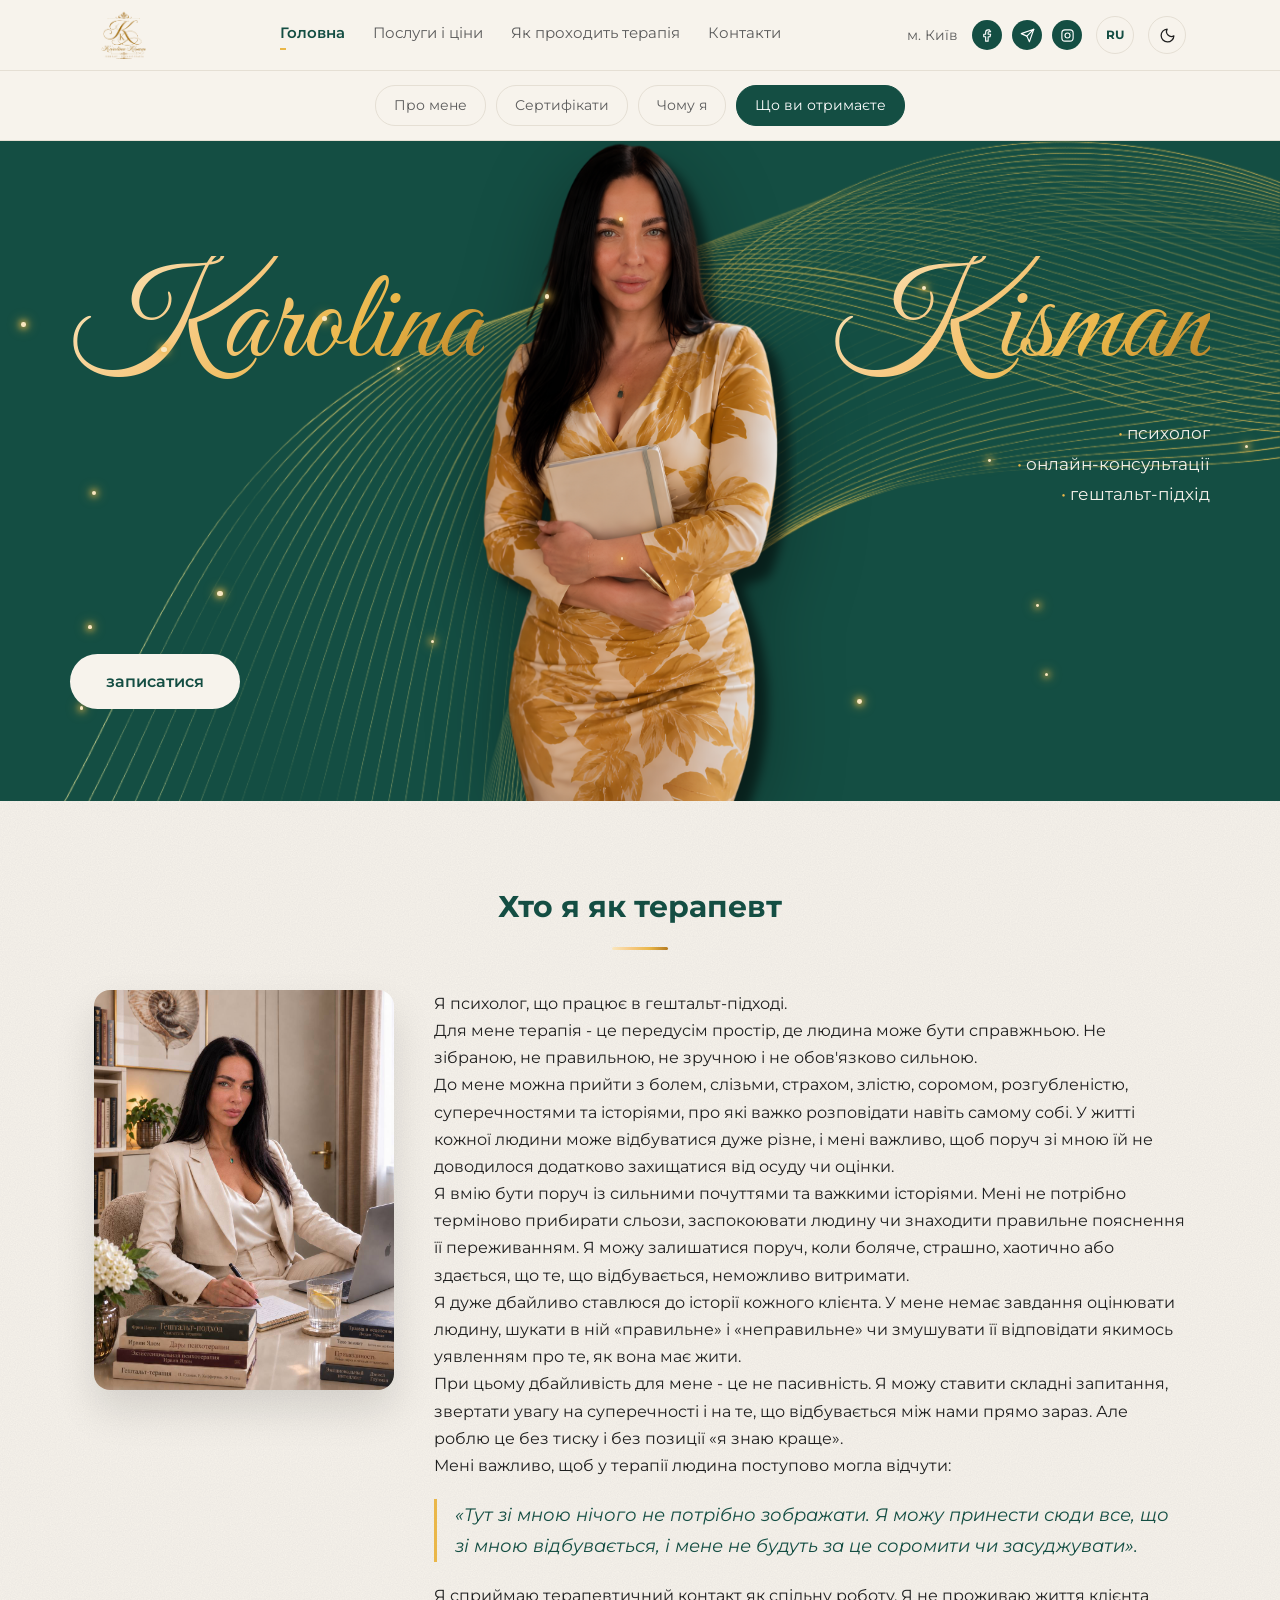
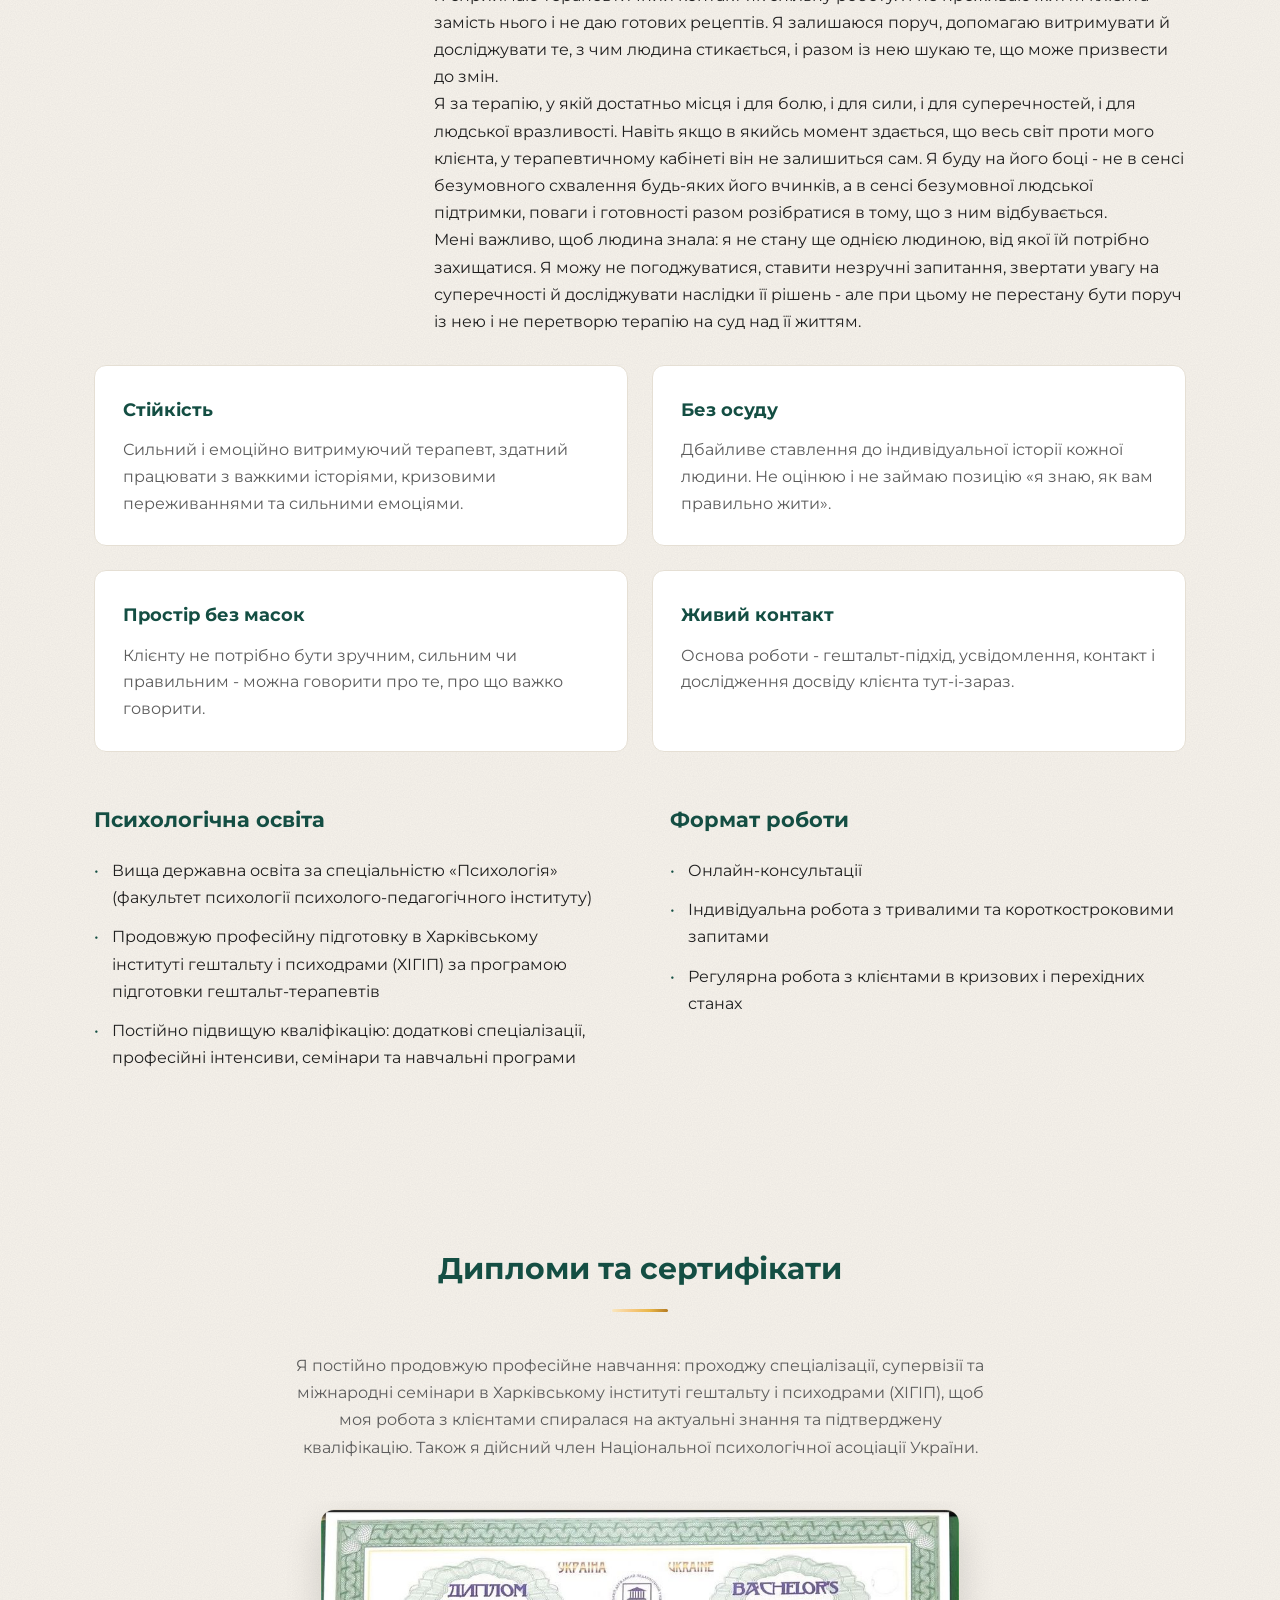
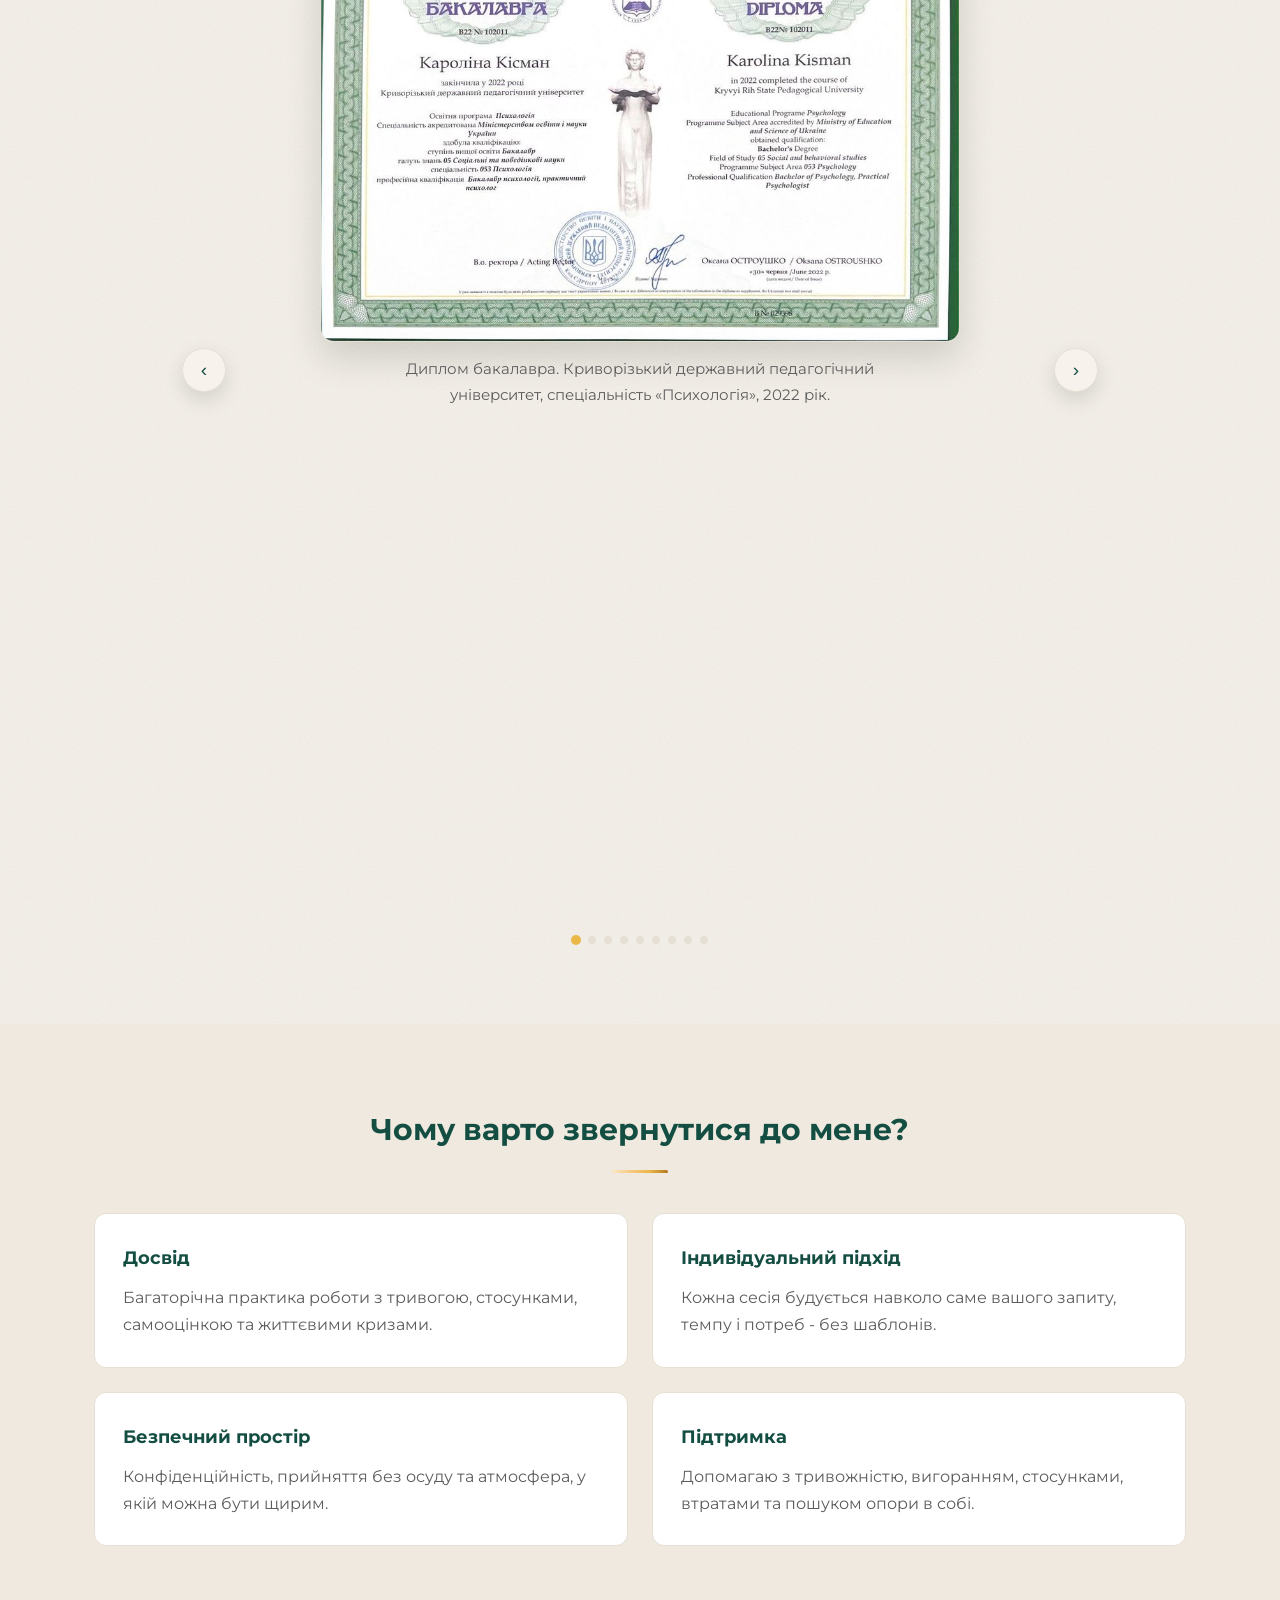
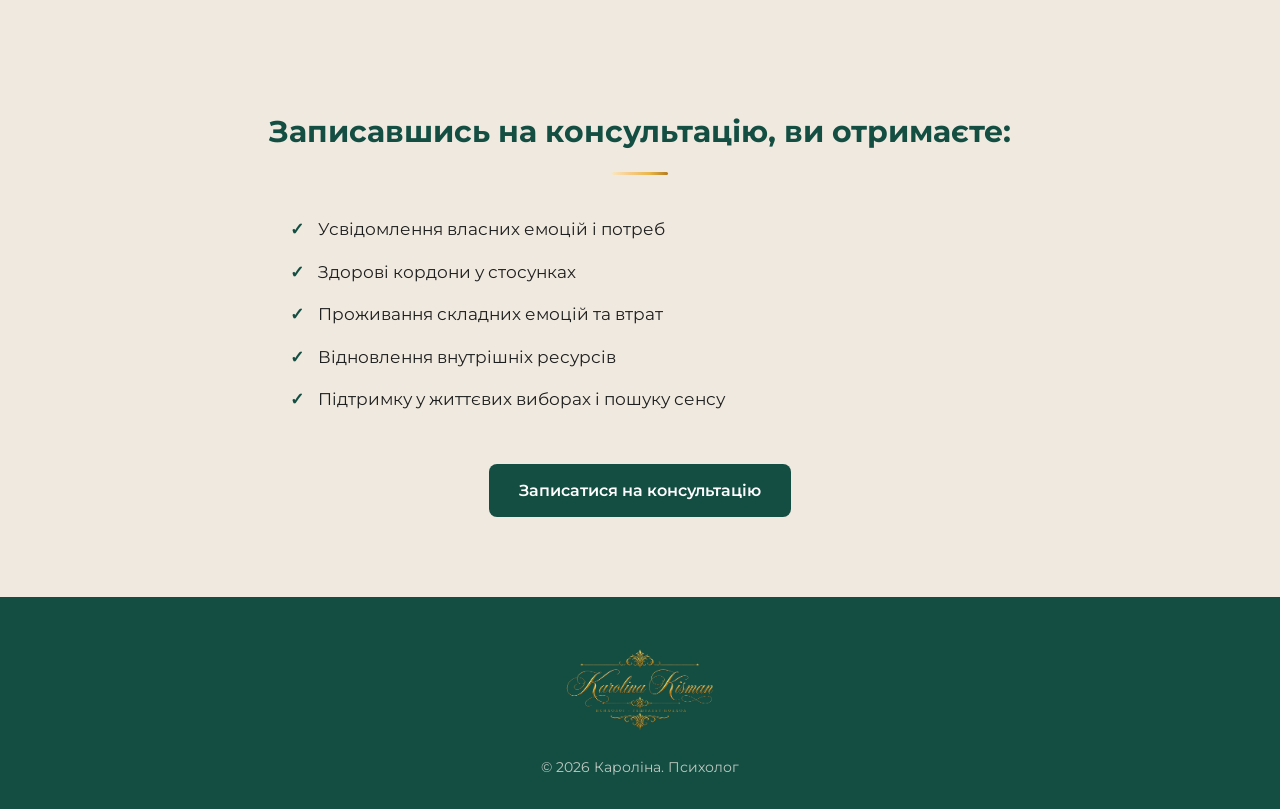
==== uk/index.html @ ac13793e "Add files via upload" ====
<!DOCTYPE html>
<html lang="uk">
<head>
  <meta charset="UTF-8">
  <meta name="viewport" content="width=device-width, initial-scale=1.0">
  <title>Кароліна Кісман - психолог онлайн, гештальт-підхід</title>
  <link rel="icon" type="image/png" href="../images/favicon/favicon.png">
  <meta name="description" content="Кароліна Кісман - психолог, що працює в гештальт-підході. Онлайн-консультації: тривога, стосунки, самооцінка, життєві кризи, вигорання.">
  <link rel="canonical" href="https://dmutro1985.github.io/demo/uk/index.html">
  <link rel="alternate" hreflang="uk" href="https://dmutro1985.github.io/demo/uk/index.html">
  <link rel="alternate" hreflang="ru" href="https://dmutro1985.github.io/demo/index.html">
  <link rel="alternate" hreflang="x-default" href="https://dmutro1985.github.io/demo/uk/index.html">

  <meta property="og:type" content="website">
  <meta property="og:site_name" content="Karolina Kisman">
  <meta property="og:locale" content="uk_UA">
  <meta property="og:title" content="Кароліна Кісман - психолог онлайн, гештальт-підхід">
  <meta property="og:description" content="Кароліна Кісман - психолог, що працює в гештальт-підході. Онлайн-консультації: тривога, стосунки, самооцінка, життєві кризи, вигорання.">
  <meta property="og:url" content="https://dmutro1985.github.io/demo/uk/index.html">
  <meta property="og:image" content="https://dmutro1985.github.io/demo/images/og/og-image.jpg">
  <meta property="og:image:width" content="1200">
  <meta property="og:image:height" content="630">

  <meta name="twitter:card" content="summary_large_image">
  <meta name="twitter:title" content="Кароліна Кісман - психолог онлайн, гештальт-підхід">
  <meta name="twitter:description" content="Кароліна Кісман - психолог, що працює в гештальт-підході. Онлайн-консультації: тривога, стосунки, самооцінка, життєві кризи, вигорання.">
  <meta name="twitter:image" content="https://dmutro1985.github.io/demo/images/og/og-image.jpg">

  <link rel="stylesheet" href="../css/style.css?v=4">
  <link href="https://fonts.googleapis.com/css2?family=Cormorant+Garamond:wght@600;700&family=Great+Vibes&family=Montserrat:wght@400;500;600;700&display=swap" rel="stylesheet">
</head>
<body>

  <!-- ===================== ШАПКА ===================== -->
  <header class="header">
    <div class="container header-inner">

      <!-- Логотип -->
      <a href="index.html" class="logo">
        <img src="../images/logo/logo-monogram.png" alt="Karolina Kisman" class="logo-img">
      </a>

      <!-- Меню -->
      <nav class="nav">
        <a href="index.html" class="active">Головна</a>
        <a href="prices.html">Послуги і ціни</a>
        <a href="process.html">Як проходить терапія</a>
        <a href="contact.html">Контакти</a>
      </nav>

      <!-- Права частина -->
      <div class="header-right">
        <span class="city">м. Київ</span>

        <div class="socials">
          <a href="https://www.facebook.com/share/19Vi9SaQKb/" title="Facebook" class="social-icon" target="_blank" rel="noopener"><svg viewBox="0 0 24 24" fill="none" stroke="currentColor" stroke-width="1.8" stroke-linecap="round" stroke-linejoin="round"><path d="M15 3h-2a4 4 0 0 0-4 4v3H6v4h3v7h4v-7h3l1-4h-4V7a1 1 0 0 1 1-1h3z"/></svg></a>
          <a href="https://t.me/Karolina_Kisman" title="Telegram" target="_blank" rel="noopener" class="social-icon"><svg viewBox="0 0 24 24" fill="none" stroke="currentColor" stroke-width="1.8" stroke-linecap="round" stroke-linejoin="round"><path d="M22 2 11 13"/><path d="M22 2 15 22 11 13 2 9Z"/></svg></a>
          <a href="https://www.instagram.com/karolina_kisman/" title="Instagram" class="social-icon" target="_blank" rel="noopener"><svg viewBox="0 0 24 24" fill="none" stroke="currentColor" stroke-width="1.8" stroke-linecap="round" stroke-linejoin="round"><rect x="3" y="3" width="18" height="18" rx="5"/><circle cx="12" cy="12" r="4"/><circle cx="17.3" cy="6.7" r="0.6" fill="currentColor" stroke="none"/></svg></a>
        </div>

        <!-- Перемикач мови -->
        <a href="../index.html" class="lang-switch" title="Переключить на русский">RU</a>

        <!-- Кнопка темної теми -->
        <button class="theme-btn" id="theme-toggle" aria-label="Змінити тему"><svg viewBox="0 0 24 24" fill="none" stroke="currentColor" stroke-width="1.8" stroke-linecap="round" stroke-linejoin="round"><path d="M21 12.5A9 9 0 1 1 11.5 3a7 7 0 0 0 9.5 9.5Z"/></svg></button>
      </div>

      <!-- Кнопка мобільного меню -->
      <button class="menu-btn" aria-label="Меню">
        <span></span>
        <span></span>
        <span></span>
      </button>

    </div>
  </header>

  <!-- ===================== ШВИДКА НАВІГАЦІЯ ПО РОЗДІЛАХ ===================== -->
  <nav class="section-nav" id="section-nav">
    <a href="#therapist">Про мене</a>
    <a href="#certificates">Сертифікати</a>
    <a href="#why">Чому я</a>
    <a href="#benefits">Що ви отримаєте</a>
  </nav>

  <!-- ===================== ГОЛОВНИЙ ЕКРАН ===================== -->
  <section class="hero-main" id="about">
  <!-- Золоті хвилі -->
  <img src="../images/decor/waves-gold.png" alt="" class="hero-waves" aria-hidden="true">

  <div class="container hero-main-grid">
    

      <!-- Ліва частина: ім'я -->
      <div class="hero-left">
        <h1 class="hero-name hero-name-karolina">Karolina</h1>
      </div>

      <!-- Центр: фото -->
      <div class="hero-photo">
        <img src="../images/photos/karolina-cutout.png" alt="Karolina Kisman" class="hero-cutout-img">
      </div>

      <!-- Права частина: прізвище + список -->
      <div class="hero-right">
        <h1 class="hero-name hero-name-kisman">Kisman</h1>
        <ul class="hero-list">
          <li>психолог</li>
          <li>онлайн-консультації</li>
          <li>гештальт-підхід</li>
        </ul>
        <a href="contact.html" class="btn-light">записатися</a>
      </div>

    </div>
  </section>

  <!-- ===================== ХТО Я ЯК ТЕРАПЕВТ ===================== -->
  <section class="section" id="therapist">
    <div class="container">
      <h2 class="section-title">Хто я як терапевт</h2>

      <div class="bio-photo-row">
        <img src="../images/photos/karolina-office.jpg" alt="Karolina Kisman - психолог">
        <div class="text-block">
        <p>Я психолог, що працює в гештальт-підході.</p>
        <p>Для мене терапія - це передусім простір, де людина може бути справжньою. Не зібраною, не правильною, не зручною і не обов'язково сильною.</p>
        <p>До мене можна прийти з болем, слізьми, страхом, злістю, соромом, розгубленістю, суперечностями та історіями, про які важко розповідати навіть самому собі. У житті кожної людини може відбуватися дуже різне, і мені важливо, щоб поруч зі мною їй не доводилося додатково захищатися від осуду чи оцінки.</p>
        <p>Я вмію бути поруч із сильними почуттями та важкими історіями. Мені не потрібно терміново прибирати сльози, заспокоювати людину чи знаходити правильне пояснення її переживанням. Я можу залишатися поруч, коли боляче, страшно, хаотично або здається, що те, що відбувається, неможливо витримати.</p>
        <p>Я дуже дбайливо ставлюся до історії кожного клієнта. У мене немає завдання оцінювати людину, шукати в ній «правильне» і «неправильне» чи змушувати її відповідати якимось уявленням про те, як вона має жити.</p>
        <p>При цьому дбайливість для мене - це не пасивність. Я можу ставити складні запитання, звертати увагу на суперечності і на те, що відбувається між нами прямо зараз. Але роблю це без тиску і без позиції «я знаю краще».</p>
        <p>Мені важливо, щоб у терапії людина поступово могла відчути:</p>
        <p class="highlight-quote">«Тут зі мною нічого не потрібно зображати. Я можу принести сюди все, що зі мною відбувається, і мене не будуть за це соромити чи засуджувати».</p>
        <p>Я сприймаю терапевтичний контакт як спільну роботу. Я не проживаю життя клієнта замість нього і не даю готових рецептів. Я залишаюся поруч, допомагаю витримувати й досліджувати те, з чим людина стикається, і разом із нею шукаю те, що може призвести до змін.</p>
        <p>Я за терапію, у якій достатньо місця і для болю, і для сили, і для суперечностей, і для людської вразливості. Навіть якщо в якийсь момент здається, що весь світ проти мого клієнта, у терапевтичному кабінеті він не залишиться сам. Я буду на його боці - не в сенсі безумовного схвалення будь-яких його вчинків, а в сенсі безумовної людської підтримки, поваги і готовності разом розібратися в тому, що з ним відбувається.</p>
        <p>Мені важливо, щоб людина знала: я не стану ще однією людиною, від якої їй потрібно захищатися. Я можу не погоджуватися, ставити незручні запитання, звертати увагу на суперечності й досліджувати наслідки її рішень - але при цьому не перестану бути поруч із нею і не перетворю терапію на суд над її життям.</p>
        </div>
      </div>

      <div class="cards-grid">
        <div class="card">
          <h4>Стійкість</h4>
          <p>Сильний і емоційно витримуючий терапевт, здатний працювати з важкими історіями, кризовими переживаннями та сильними емоціями.</p>
        </div>
        <div class="card">
          <h4>Без осуду</h4>
          <p>Дбайливе ставлення до індивідуальної історії кожної людини. Не оцінюю і не займаю позицію «я знаю, як вам правильно жити».</p>
        </div>
        <div class="card">
          <h4>Простір без масок</h4>
          <p>Клієнту не потрібно бути зручним, сильним чи правильним - можна говорити про те, про що важко говорити.</p>
        </div>
        <div class="card">
          <h4>Живий контакт</h4>
          <p>Основа роботи - гештальт-підхід, усвідомлення, контакт і дослідження досвіду клієнта тут-і-зараз.</p>
        </div>
      </div>

      <div class="two-columns" style="margin-top: 50px;">
        <div>
          <h3>Психологічна освіта</h3>
          <ul class="info-list">
            <li>Вища державна освіта за спеціальністю «Психологія» (факультет психології психолого-педагогічного інституту)</li>
            <li>Продовжую професійну підготовку в Харківському інституті гештальту і психодрами (ХІГІП) за програмою підготовки гештальт-терапевтів</li>
            <li>Постійно підвищую кваліфікацію: додаткові спеціалізації, професійні інтенсиви, семінари та навчальні програми</li>
          </ul>
        </div>
        <div>
          <h3>Формат роботи</h3>
          <ul class="info-list">
            <li>Онлайн-консультації</li>
            <li>Індивідуальна робота з тривалими та короткостроковими запитами</li>
            <li>Регулярна робота з клієнтами в кризових і перехідних станах</li>
          </ul>
        </div>
      </div>
    </div>
  </section>

  <!-- ===================== ДИПЛОМИ ТА СЕРТИФІКАТИ ===================== -->
  <section class="section" id="certificates">
    <div class="container">
      <h2 class="section-title">Дипломи та сертифікати</h2>
      <p class="center-note" style="max-width: 700px; margin: 0 auto 10px;">
        Я постійно продовжую професійне навчання: проходжу спеціалізації, супервізії та міжнародні семінари в Харківському інституті гештальту і психодрами (ХІГІП), щоб моя робота з клієнтами спиралася на актуальні знання та підтверджену кваліфікацію. Також я дійсний член Національної психологічної асоціації України.
      </p>

      <div class="certs-slider-wrap">
        <button class="certs-slider-arrow prev" aria-label="Попередній">‹</button>
        <button class="certs-slider-arrow next" aria-label="Наступний">›</button>

        <div class="certs-slider">
          <div class="cert-slide">
            <img src="../images/certificates/diploma-bachelor.jpg" alt="Диплом бакалавра психології">
            <p>Диплом бакалавра. Криворізький державний педагогічний університет, спеціальність «Психологія», 2022 рік.</p>
          </div>
          <div class="cert-slide">
            <img src="../images/certificates/cert-intro-gestalt.jpg" alt="Сертифікат «Введення у гештальт-терапію»">
            <p>«Введення у гештальт-терапію / Гештальт-консультування. Контакт з собою та іншими» - освітня програма першого ступеня, 152 навчальні години, ХІГІП, 2022–2023.</p>
          </div>
          <div class="cert-slide">
            <img src="../images/certificates/cert-trauma-work.jpg" alt="Сертифікат «Робота з травмою»">
            <p>«Робота з травмою і не тільки» - спеціалізація, 200 навчальних годин, ХІГІП, 2024–2025.</p>
          </div>
          <div class="cert-slide">
            <img src="../images/certificates/cert-codependency.jpg" alt="Сертифікат «Робота з темою співзалежності»">
            <p>«Робота з темою співзалежності у гештальт-підході» - спеціалізація, 200 навчальних годин (6,7 кредита ЄКТС), ХІГІП, 2024–2026.</p>
          </div>
          <div class="cert-slide">
            <img src="../images/certificates/cert-dissociation.jpg" alt="Сертифікат «Дисоціація, пов'язана з травмою»">
            <p>Міжнародний триденний семінар «Дисоціація, пов'язана з травмою», 30 навчальних годин (1 кредит ЄКТС), ХІГІП, лютий 2026.</p>
          </div>
          <div class="cert-slide">
            <img src="../images/certificates/cert-conference.jpg" alt="Сертифікат участі в міжнародній конференції">
            <p>17-та міжнародна науково-практична конференція «Мистецтво Гештальта і Психодрами. Відносини через вибори і сенси», 20 годин, ХІГІП, жовтень 2025.</p>
          </div>
          <div class="cert-slide">
            <img src="../images/certificates/supervision-2025.jpg" alt="Довідка про проходження супервізії 2025">
            <p>Довідка про проходження групової супервізії: 24 години + 3 години показу роботи під супервізією, вересень 2024 - травень 2025, ХІГІП.</p>
          </div>
          <div class="cert-slide">
            <img src="../images/certificates/supervision-2026.jpg" alt="Довідка про проходження супервізії 2026">
            <p>Довідка про проходження групової супервізії: 26 годин + 1 година показу роботи під супервізією, вересень 2025 - травень 2026, ХІГІП.</p>
          </div>
          <div class="cert-slide">
            <img src="../images/certificates/cert-membership-npa.jpg" alt="Посвідчення про членство в Національній психологічній асоціації України">
            <p>Дійсний член ГС «Національна психологічна асоціація» (Україна, член EFPA, Mental Health Europe та International Union of Psychological Science), 2026.</p>
            <a href="https://npa-ua.org/register/kisman-karolina-anatoliivna-5534/" target="_blank" rel="noopener" class="verify-badge">
              <svg viewBox="0 0 24 24" fill="none" stroke="currentColor" stroke-width="2.5" stroke-linecap="round" stroke-linejoin="round"><path d="M20 6L9 17l-5-5"/></svg>
              Перевірити в реєстрі
            </a>
          </div>
        </div>

        <div class="certs-dots"></div>
      </div>
    </div>
  </section>

  <!-- ===================== ЧОМУ ВАРТО ЗВЕРНУТИСЯ ===================== -->
  <section class="section section-alt" id="why">
    <div class="container">
      <h2 class="section-title">Чому варто звернутися до мене?</h2>

      <div class="cards-grid">
        <div class="card">
          <h4>Досвід</h4>
          <p>Багаторічна практика роботи з тривогою, стосунками, самооцінкою та життєвими кризами.</p>
        </div>
        <div class="card">
          <h4>Індивідуальний підхід</h4>
          <p>Кожна сесія будується навколо саме вашого запиту, темпу і потреб - без шаблонів.</p>
        </div>
        <div class="card">
          <h4>Безпечний простір</h4>
          <p>Конфіденційність, прийняття без осуду та атмосфера, у якій можна бути щирим.</p>
        </div>
        <div class="card">
          <h4>Підтримка</h4>
          <p>Допомагаю з тривожністю, вигоранням, стосунками, втратами та пошуком опори в собі.</p>
        </div>
      </div>
    </div>
  </section>

  <!-- ===================== ЩО ВИ ОТРИМАЄТЕ ===================== -->
  <section class="section section-alt" id="benefits">
    <div class="container">
      <h2 class="section-title">Записавшись на консультацію, ви отримаєте:</h2>

      <ul class="benefits-list">
        <li>Усвідомлення власних емоцій і потреб</li>
        <li>Здорові кордони у стосунках</li>
        <li>Проживання складних емоцій та втрат</li>
        <li>Відновлення внутрішніх ресурсів</li>
        <li>Підтримку у життєвих виборах і пошуку сенсу</li>
      </ul>

      <div style="text-align:center; margin-top: 30px;">
        <a href="contact.html" class="btn">Записатися на консультацію</a>
      </div>
    </div>
  </section>

  <!-- ===================== ПІДВАЛ ===================== -->
  <footer class="footer">
    <div class="container footer-inner">
      <img src="../images/logo/logo-full.png" alt="Karolina Kisman" class="footer-logo">
      <p>© 2026 Кароліна. Психолог</p>
    </div>
  </footer>

  
  <div id="floating-cta" class="floating-cta"><a href="contact.html">Записатися на консультацію <svg viewBox="0 0 24 24" width="18" height="18" fill="none" stroke="currentColor" stroke-width="2" stroke-linecap="round" stroke-linejoin="round"><path d="M5 12h14M13 6l6 6-6 6"/></svg></a></div>

  <button id="back-to-top" class="back-to-top" aria-label="Вгору" title="Вгору"><svg viewBox="0 0 24 24" fill="none" stroke="currentColor" stroke-width="2" stroke-linecap="round" stroke-linejoin="round"><path d="M12 19V5M5 12l7-7 7 7"/></svg></button>
  <script src="../js/main.js"></script>
</body>
</html>
---- css/style.css ----
/* ===== ЗМІННІ КОЛЬОРІВ ===== */
:root {
  /* Світла тема */
  --color-bg: #F7F3EC;
  --color-bg-muted: #EFE9DF;
  --color-bg-card: #FFFFFF;
  --color-hero: #144E43;
  --color-text: #1F1F1F;
  --color-text-secondary: #5C5C5C;
  --color-text-light: #F7F3EC;
  --color-accent: #144E43;
  --color-accent-hover: #0F3D34;
  --color-gold-light: #F9E7C0;
  --color-gold-soft: #F7CA84;
  --color-gold: #EAB749;
  --color-gold-dark: #B47A21;
  --color-border: #E5DFD4;
}

[data-theme="dark"] {
  /* Темна тема */
  --color-bg: #0F1A17;
  --color-bg-muted: #15221E;
  --color-bg-card: #1A2A25;
  --color-hero: #0C2E28;
  --color-text: #F7F3EC;
  --color-text-secondary: #B8C4BF;
  --color-text-light: #F7F3EC;
  --color-accent: #3D8F7A;
  --color-accent-hover: #4EAB92;
  --color-gold-light: #F9E7C0;
  --color-gold-soft: #F7CA84;
  --color-gold: #EAB749;
  --color-gold-dark: #B47A21;
  --color-border: #2A3B35;
}

/* ===== БАЗА ===== */
* {
  margin: 0;
  padding: 0;
  box-sizing: border-box;
}

html {
  scroll-behavior: smooth;
  overflow-x: hidden;
}

body {
  overflow-x: hidden;
}

body {
  font-family: 'Montserrat', sans-serif;
  background: var(--color-bg);
  color: var(--color-text);
  line-height: 1.7;
}

/* Плавна поява блоків при скролі */
.reveal {
  opacity: 0;
  transform: translateY(28px);
  transition: opacity 0.7s cubic-bezier(0.22, 1, 0.36, 1),
              transform 0.7s cubic-bezier(0.22, 1, 0.36, 1);
}

.reveal.is-visible {
  opacity: 1;
  transform: translateY(0);
}

@media (prefers-reduced-motion: reduce) {
  .reveal {
    opacity: 1;
    transform: none;
    transition: none;
  }
}

a {
  text-decoration: none;
  color: inherit;
}

.container {
  max-width: 1140px;
  margin: 0 auto;
  padding: 0 24px;
}

/* ===== ШАПКА ===== */
.header {
  position: sticky;
  top: 0;
  background: var(--color-bg);
  border-bottom: 1px solid var(--color-border);
  z-index: 100;
  transition: box-shadow 0.3s ease, background 0.3s ease;
}

.header.scrolled {
  box-shadow: 0 4px 20px rgba(0, 0, 0, 0.08);
}

.header-inner {
  display: flex;
  align-items: center;
  justify-content: space-between;
  height: 70px;
}

.logo {
  display: flex;
  align-items: center;
  gap: 8px;
  font-weight: 600;
  color: var(--color-accent);
  font-size: 1.15rem;
  transition: transform 0.25s ease;
}

.logo-img {
  height: 48px;
  width: auto;
  display: block;
}

.logo:hover {
  transform: translateY(-1px);
}

.logo-icon {
  display: inline-block;
  transition: transform 0.4s ease;
}

.logo:hover .logo-icon {
  transform: rotate(-12deg) scale(1.1);
}

.nav {
  display: flex;
  gap: 28px;
}

.nav a {
  position: relative;
  font-size: 0.95rem;
  color: var(--color-text-secondary);
  transition: color 0.25s ease;
  padding-bottom: 4px;
}

.nav a::after {
  content: "";
  position: absolute;
  left: 0;
  bottom: 0;
  width: 0;
  height: 2px;
  background: var(--color-gold);
  transition: width 0.3s cubic-bezier(0.22, 1, 0.36, 1);
}

.nav a:hover {
  color: var(--color-accent);
}

.nav a:hover::after {
  width: 100%;
}

.nav a.active::after {
  width: var(--scroll-pct, 8%);
  transition: width 0.15s ease-out;
  background: var(--color-gold);
}

.nav a.active {
  color: var(--color-accent);
  font-weight: 600;
}

.header-right {
  display: flex;
  align-items: center;
  gap: 14px;
}

.city {
  font-size: 0.9rem;
  color: var(--color-text-secondary);
}

.socials {
  display: flex;
  gap: 10px;
}

.socials a {
  width: 30px;
  height: 30px;
  border-radius: 50%;
  background: var(--color-accent);
  color: #fff;
  display: flex;
  align-items: center;
  justify-content: center;
  font-size: 0.75rem;
  transition: transform 0.25s cubic-bezier(0.34, 1.56, 0.64, 1), background 0.25s ease;
}

.socials a:hover {
  transform: translateY(-3px) scale(1.08);
  background: var(--color-accent-hover);
}

.theme-btn {
  background: none;
  border: 1px solid var(--color-border);
  width: 38px;
  height: 38px;
  border-radius: 50%;
  cursor: pointer;
  font-size: 1rem;
  display: flex;
  align-items: center;
  justify-content: center;
  transition: background 0.25s ease, transform 0.4s cubic-bezier(0.34, 1.56, 0.64, 1);
  color: var(--color-text);
}

.theme-btn:hover {
  background: var(--color-bg-muted);
  transform: rotate(20deg);
}

.menu-btn {
  display: none;
  flex-direction: column;
  gap: 5px;
  background: none;
  border: none;
  cursor: pointer;
  padding: 4px;
}

.menu-btn span {
  display: block;
  width: 22px;
  height: 2px;
  background: var(--color-text);
  transition: 0.3s;
}

/* ===== ЦИТАТА ===== */
.quote-section {
  padding: 50px 0;
  background: var(--color-hero);
}

.quote-wrapper {
  display: flex;
  gap: 20px;
  max-width: 820px;
  margin: 0 auto;
  align-items: flex-start;
}

.quote-mark {
  font-size: 5rem;
  color: var(--color-gold);
  opacity: 0.6;
  line-height: 0.8;
  font-family: Georgia, serif;
  display: inline-block;
  animation: quote-pulse 4s ease-in-out infinite;
}

@keyframes quote-pulse {
  0%, 100% { transform: scale(1); opacity: 0.6; }
  50% { transform: scale(1.08); opacity: 0.85; }
}

.quote-wrapper p {
  font-size: 1.15rem;
  margin-bottom: 8px;
  color: var(--color-text-light);
}

.quote-author {
  font-size: 0.95rem;
  color: var(--color-text-light);
  opacity: 0.7;
}

/* ===== ГОЛОВНИЙ ЕКРАН (смарагдовий) ===== */
.hero-main {
  background: var(--color-hero);
  padding: 0;
  color: var(--color-text-light);
  position: relative;
  overflow: hidden;
}
/* ===== Золоті хвилі ===== */
.hero-waves {
  position: absolute !important;
  left: 0 !important;
  top: -15% !important;
  width: 100% !important;
  height: 130% !important;
  will-change: transform;

  max-width: none !important;
  max-height: none !important;

  z-index: 1 !important;
  opacity: 1 !important;
  mix-blend-mode: screen !important;
  pointer-events: none !important;

  object-fit: cover !important;
}

@media (max-width: 900px) {
  .hero-waves {
    left: 0 !important;
    top: -15% !important;
    width: 100% !important;
    height: 130% !important;

    max-width: none !important;
    max-height: none !important;

    object-fit: cover !important;
    opacity: 1 !important;
  }
}

.hero-main-grid {
  display: grid;
  grid-template-columns: 1fr auto 1fr;
  position: relative;
  min-height: 660px;
}

/* Фото на весь зріст, "плаваюче" по центру, перекриває текст */
.hero-photo {
  position: absolute;
  left: 50%;
  bottom: 0;
  transform: translateX(-50%);
  height: 100%;
  display: flex;
  align-items: flex-end;
  z-index: 2;
  pointer-events: none;
}

.hero-cutout-img {
  height: 100%;
  max-height: 660px;
  width: auto;
  object-fit: contain;
  display: block;
  filter: drop-shadow(0 20px 40px rgba(0, 0, 0, 0.35));
}

.hero-name {
  font-family: 'Great Vibes', cursive;
  font-size: clamp(5rem, 10vw, 8.5rem);
  font-weight: 400;
  line-height: 1.1;
  margin: 0;
  background: linear-gradient(135deg, var(--color-gold-light), var(--color-gold-soft), var(--color-gold), var(--color-gold-dark));
  -webkit-background-clip: text;
  background-clip: text;
  color: transparent;
}

.hero-name-karolina {
  position: absolute;
  left: 0;
  top: 28%;
  transform: translateY(-50%);
  z-index: 1;
}

.hero-name-kisman {
  position: absolute;
  right: 0;
  top: 28%;
  transform: translateY(-50%);
  z-index: 1;
  text-align: right;
}

.hero-left {
  text-align: left;
}

.hero-right {
  text-align: right;
}

.hero-list {
  position: absolute;
  right: 0;
  top: 42%;
  z-index: 3;
  list-style: none;
  color: var(--color-text-light);
  font-size: 1.05rem;
  line-height: 1.8;
  display: flex;
  flex-direction: column;
  align-items: flex-end;
}

.hero-list li {
  padding-left: 0;
}

.hero-list li::before {
  content: "• ";
  color: var(--color-gold);
}

.photo-circle {
  width: 320px;
  height: 320px;
  border-radius: 50%;
  background: #0F3D34;
  overflow: hidden;
  border: 3px solid var(--color-gold-soft);
  transition: transform 0.4s cubic-bezier(0.22, 1, 0.36, 1),
              box-shadow 0.4s ease;
}

.photo-circle:hover {
  transform: scale(1.03);
  box-shadow: 0 0 0 8px rgba(234, 183, 73, 0.15);
}

.photo-circle img {
  width: 100%;
  height: 100%;
  object-fit: cover;
  transition: transform 0.5s ease;
}

.photo-circle:hover img {
  transform: scale(1.08);
}

/* Світла кнопка на темному фоні */
.btn-light {
  position: absolute;
  left: 0;
  bottom: 14%;
  z-index: 3;
  display: block;
  width: fit-content;
  margin: 0;
  padding: 14px 36px;
  background: var(--color-bg);
  color: var(--color-accent);
  font-weight: 600;
  border-radius: 40px;
  transition: transform 0.3s cubic-bezier(0.34, 1.56, 0.64, 1),
              box-shadow 0.3s ease,
              background 0.3s ease;
}

.btn-light:hover {
  background: #fff;
  transform: translateY(-3px);
  box-shadow: 0 10px 24px rgba(0, 0, 0, 0.18);
}

.btn-light:active {
  transform: translateY(-1px);
}

/* Шапка світла */
.header {
  background: var(--color-bg);
}

/* Адаптив */
@media (max-width: 900px) {
  .hero-main-grid {
    grid-template-columns: 1fr;
    text-align: center;
    gap: 0;
    min-height: auto;
    padding: 60px 0 0;
    position: relative;
  }

  /* Робимо обгортки "прозорими", щоб їх вміст брав участь
     у порядку елементів грід-контейнера незалежно один від одного */
  .hero-left,
  .hero-right {
    display: contents;
    text-align: center;
  }

  .hero-name-karolina {
    position: static;
    transform: none;
    order: 1;
    margin-bottom: 0;
    padding: 0 24px;
  }

  .hero-name-kisman {
    position: static;
    transform: none;
    order: 2;
    margin-bottom: 0;
    text-align: center;
    padding: 0 24px;
  }

  .hero-list {
    position: static;
    order: 3;
    align-items: flex-start;
    text-align: left;
    margin: 8px 0 0;
    padding: 0 24px;
  }

  .hero-photo {
    position: static;
    transform: none;
    order: 4;
    display: flex;
    justify-content: center;
    align-items: flex-end;
    height: auto;
    margin: 0;
    width: 100%;
    overflow: visible;
  }

  .hero-cutout-img {
    max-height: 560px;
    max-width: 100%;
    width: auto;
    height: auto;
    object-fit: contain;
    filter: none;
    display: block;
  }

  .btn-light {
    position: relative;
    order: 5;
    margin: -60px 0 0 24px;
    align-self: flex-start;
    z-index: 5;
  }

  .hero-main-grid {
    padding-bottom: 0;
  }

  .photo-circle {
    margin: 0 auto;
    width: 260px;
    height: 260px;
  }

  .hero-name {
    font-size: 4.2rem;
  }
}

/* ===== КНОПКИ ===== */
.btn {
  display: inline-block;
  margin-top: 20px;
  padding: 13px 30px;
  background: var(--color-accent);
  color: #ffffff;
  font-weight: 600;
  border-radius: 8px;
  transition: transform 0.3s cubic-bezier(0.34, 1.56, 0.64, 1),
              box-shadow 0.3s ease,
              background 0.25s ease;
}

.btn:hover {
  background: var(--color-accent-hover);
  transform: translateY(-3px);
  box-shadow: 0 10px 22px rgba(20, 78, 67, 0.25);
}

.btn:active {
  transform: translateY(-1px);
}

.btn-large {
  padding: 16px 42px;
  font-size: 1.05rem;
}

/* ===== СЕКЦІЇ ===== */
.section {
  padding: 80px 0;
}

.section-alt {
  background: var(--color-bg-muted);
}

.section-title {
  font-size: 1.9rem;
  font-weight: 700;
  margin-bottom: 40px;
  text-align: center;
  color: var(--color-accent);
}

.section-title::after {
  content: "";
  display: block;
  width: 0;
  height: 3px;
  margin: 14px auto 0;
  background: linear-gradient(90deg, var(--color-gold-light), var(--color-gold-soft), var(--color-gold), var(--color-gold-dark));
  border-radius: 2px;
  transition: width 0.6s cubic-bezier(0.22, 1, 0.36, 1) 0.2s;
}

.reveal.is-visible .section-title::after {
  width: 56px;
}

/* ===== ДВІ КОЛОНКИ ===== */
.two-columns {
  display: grid;
  grid-template-columns: 1fr 1fr;
  gap: 60px;
}

.two-columns h3 {
  font-size: 1.3rem;
  margin-bottom: 20px;
  color: var(--color-accent);
}

.info-list {
  list-style: none;
}

.info-list li {
  position: relative;
  padding-left: 18px;
  margin-bottom: 12px;
  color: var(--color-text);
}

.info-list li::before {
  content: "•";
  position: absolute;
  left: 0;
  color: var(--color-accent);
}

/* ===== КАРТКИ ===== */
.cards-grid {
  display: grid;
  grid-template-columns: repeat(2, 1fr);
  gap: 24px;
}

.card {
  background: var(--color-bg-card);
  padding: 28px;
  border-radius: 12px;
  border: 1px solid var(--color-border);
  transition: transform 0.35s cubic-bezier(0.22, 1, 0.36, 1),
              box-shadow 0.35s ease,
              border-color 0.35s ease;
}

.card:hover {
  transform: translateY(-6px);
  box-shadow: 0 16px 32px rgba(0, 0, 0, 0.08);
  border-color: var(--color-gold-soft);
}

.card h4 {
  font-size: 1.15rem;
  margin-bottom: 12px;
  color: var(--color-accent);
}

.card p {
  color: var(--color-text-secondary);
  font-size: 0.98rem;
}

.price {
  margin-top: 18px;
  font-size: 1.2rem;
  font-weight: 700;
  color: var(--color-accent);
}

/* ===== ІНШІ БЛОКИ ===== */
.mini-cards {
  display: grid;
  grid-template-columns: repeat(3, 1fr);
  gap: 20px;
  margin-top: 40px;
}

.mini-card {
  background: var(--color-bg-muted);
  padding: 24px;
  border-radius: 12px;
  transition: transform 0.35s cubic-bezier(0.22, 1, 0.36, 1),
              box-shadow 0.35s ease,
              background 0.35s ease;
}

.mini-card:hover {
  transform: translateY(-5px);
  box-shadow: 0 12px 26px rgba(0, 0, 0, 0.07);
  background: var(--color-bg-card);
}

.mini-card h4 {
  font-size: 1.05rem;
  margin-bottom: 10px;
  color: var(--color-accent);
}

.mini-card p {
  font-size: 0.95rem;
  color: var(--color-text-secondary);
}

.text-block {
  max-width: 100%;
  margin: 0 auto;
  color: var(--color-text);
}

.benefits-list {
  max-width: 700px;
  margin: 0 auto;
  list-style: none;
}

.benefits-list li {
  position: relative;
  padding-left: 28px;
  margin-bottom: 14px;
  font-size: 1.05rem;
  color: var(--color-text);
}

.benefits-list li::before {
  content: "✓";
  position: absolute;
  left: 0;
  color: var(--color-accent);
  font-weight: 700;
}

.center-note {
  text-align: center;
  margin-top: 32px;
  color: var(--color-text-secondary);
}

.contact-section {
  text-align: center;
}

.contact-text {
  max-width: 520px;
  margin: 0 auto 28px;
  color: var(--color-text-secondary);
}

.contact-info {
  margin-top: 40px;
  color: var(--color-text-secondary);
}

.contact-info p {
  margin-bottom: 8px;
}

/* ===== ПІДВАЛ ===== */
.footer {
  padding: 50px 0 30px;
  text-align: center;
  background: var(--color-hero);
  color: var(--color-text-light);
  font-size: 0.9rem;
}

.footer-inner {
  display: flex;
  flex-direction: column;
  align-items: center;
  gap: 18px;
}

.footer-logo {
  height: 90px;
  width: auto;
  opacity: 0.95;
}

.footer p {
  opacity: 0.75;
}

/* ===== МОБІЛЬНЕ МЕНЮ ===== */
@media (max-width: 900px) {
  .section {
    padding: 45px 0;
  }

  .nav {
    position: absolute;
    top: 70px;
    left: 0;
    width: 100%;
    background: var(--color-bg);
    flex-direction: column;
    align-items: center;
    padding: 0 0;
    gap: 20px;
    border-bottom: 1px solid var(--color-border);
    max-height: 0;
    overflow: hidden;
    opacity: 0;
    transition: max-height 0.4s cubic-bezier(0.22, 1, 0.36, 1),
                opacity 0.3s ease,
                padding 0.4s ease;
  }

  .nav.open {
    display: flex;
    max-height: 400px;
    opacity: 1;
    padding: 30px 0;
  }

  .menu-btn {
    display: flex;
  }

  .header-right .city,
  .header-right .socials {
    display: none;
  }

  .about-grid {
    grid-template-columns: 1fr;
    text-align: center;
    gap: 40px;
  }

  .photo-circle {
    margin: 0 auto;
    width: 260px;
    height: 260px;
  }

  .two-columns,
  .cards-grid,
  .mini-cards {
    grid-template-columns: 1fr;
  }

  .quote-wrapper {
    flex-direction: column;
    align-items: center;
    text-align: center;
  }
}
/* ===== Виділена цитата в тексті ===== */
.highlight-quote {
  font-style: italic;
  font-size: 1.15rem;
  color: var(--color-accent);
  border-left: 3px solid var(--color-gold);
  padding-left: 18px;
  margin: 20px 0;
}

/* ===== Акордеон (details/summary) ===== */
.accordion {
  max-width: 800px;
  margin: 0 auto;
  display: flex;
  flex-direction: column;
  gap: 12px;
}

.accordion-item {
  background: var(--color-bg-card);
  border: 1px solid var(--color-border);
  border-radius: 12px;
  padding: 4px 22px;
  transition: border-color 0.3s ease, box-shadow 0.3s ease;
}

.accordion-item:hover {
  border-color: var(--color-gold-soft);
}

.accordion-item[open] {
  box-shadow: 0 10px 24px rgba(0, 0, 0, 0.06);
}

.accordion-item summary {
  cursor: pointer;
  list-style: none;
  padding: 18px 0;
  font-weight: 600;
  color: var(--color-accent);
  position: relative;
  padding-right: 30px;
}

.accordion-item summary::-webkit-details-marker {
  display: none;
}

.accordion-item summary::after {
  content: "+";
  position: absolute;
  right: 0;
  top: 18px;
  font-size: 1.3rem;
  color: var(--color-gold);
  transition: transform 0.3s ease;
}

.accordion-item[open] summary::after {
  transform: rotate(45deg);
}

.accordion-item p {
  padding-bottom: 20px;
  color: var(--color-text-secondary);
  line-height: 1.7;
}

/* ===== Дрібна примітка у картці послуги ===== */
.card-meta {
  font-size: 0.85rem;
  color: var(--color-text-secondary);
  margin-top: -8px;
}

.card .price span {
  font-size: 0.75rem;
  font-weight: 400;
  opacity: 0.8;
}

/* ===== Заголовки h3 всередині text-block (Як проходить терапія) ===== */
.text-block h3 {
  margin-top: 32px;
  margin-bottom: 10px;
  color: var(--color-accent);
  font-size: 1.2rem;
}

.text-block h3:first-child {
  margin-top: 0;
}

/* ===== Банер верхньої частини для внутрішніх сторінок ===== */
.page-hero {
  background: var(--color-hero);
  padding: 70px 0 60px;
  text-align: center;
}

.page-hero h1 {
  font-family: 'Great Vibes', cursive;
  font-size: 3.8rem;          /* було 3rem - збільшили */
  margin-bottom: 12px;
  background: linear-gradient(135deg, var(--color-gold-light), var(--color-gold-soft), var(--color-gold), var(--color-gold-dark));
  -webkit-background-clip: text;
  background-clip: text;
  color: transparent;
}

.page-hero p {
  color: var(--color-text-light);
  font-size: 1.05rem;
  opacity: 0.9;
}

@media (max-width: 600px) {
  .page-hero h1 {
    font-size: 2.8rem;
  }
}

/* ===== Текст поруч з фото (Кто я как терапевт) ===== */
.bio-photo-row {
  display: grid;
  grid-template-columns: 300px 1fr;
  gap: 40px;
  align-items: start;
  margin-bottom: 30px;
}

.bio-photo-row img {
  width: 100%;
  border-radius: 16px;
  box-shadow: 0 20px 40px rgba(0, 0, 0, 0.12);
  position: sticky;
  top: 100px;
}

@media (max-width: 800px) {
  .bio-photo-row {
    grid-template-columns: 1fr;
  }
  .bio-photo-row img {
    max-width: 320px;
    margin: 0 auto;
    position: static;
  }
}

/* ===== Фото поруч із формою запису (Контакты) ===== */
.contact-with-photo {
  display: grid;
  grid-template-columns: 1fr 340px;
  gap: 50px;
  align-items: center;
  text-align: left;
}

.contact-with-photo .contact-photo img {
  width: 100%;
  border-radius: 16px;
  box-shadow: 0 20px 40px rgba(0, 0, 0, 0.15);
}

.contact-with-photo .contact-main {
  text-align: center;
}

@media (max-width: 800px) {
  .contact-with-photo {
    grid-template-columns: 1fr;
  }
  .contact-with-photo .contact-photo {
    order: -1;
    max-width: 320px;
    margin: 0 auto;
  }
  .feedback-form {
    text-align: left;
  }
  .feedback-form .btn {
    align-self: stretch;
    width: 100%;
    text-align: center;
  }
}

/* ===== Перемикач мови RU/UA ===== */
.lang-switch {
  display: flex;
  align-items: center;
  justify-content: center;
  width: 38px;
  height: 38px;
  border-radius: 50%;
  border: 1px solid var(--color-border);
  font-size: 0.75rem;
  font-weight: 700;
  letter-spacing: 0.5px;
  color: var(--color-accent);
  transition: background 0.25s ease, transform 0.25s ease, border-color 0.25s ease;
}

.lang-switch:hover {
  background: var(--color-bg-muted);
  border-color: var(--color-gold);
  transform: translateY(-1px);
}

/* ===== Слайдер дипломів і сертифікатів ===== */
.certs-slider-wrap {
  position: relative;
  max-width: 900px;
  margin: 40px auto 0;
}

.certs-slider {
  display: flex;
  overflow-x: auto;
  scroll-snap-type: x mandatory;
  gap: 24px;
  padding: 8px 4px 20px;
  scrollbar-width: thin;
  scrollbar-color: var(--color-gold) transparent;
}

.certs-slider::-webkit-scrollbar {
  height: 6px;
}

.certs-slider::-webkit-scrollbar-thumb {
  background: var(--color-gold-soft);
  border-radius: 10px;
}

.cert-slide {
  flex: 0 0 100%;
  scroll-snap-align: center;
  display: flex;
  flex-direction: column;
  align-items: center;
  text-align: center;
}

.cert-slide img {
  width: 100%;
  max-width: 640px;
  border-radius: 14px;
  box-shadow: 0 16px 36px rgba(0, 0, 0, 0.14);
  border: 1px solid var(--color-border);
}

.cert-slide p {
  margin-top: 14px;
  font-size: 0.95rem;
  color: var(--color-text-secondary);
  max-width: 520px;
}

.certs-slider-arrow {
  position: absolute;
  top: 45%;
  transform: translateY(-50%);
  width: 44px;
  height: 44px;
  border-radius: 50%;
  background: var(--color-bg);
  border: 1px solid var(--color-border);
  color: var(--color-accent);
  font-size: 1.2rem;
  display: flex;
  align-items: center;
  justify-content: center;
  cursor: pointer;
  box-shadow: 0 8px 20px rgba(0, 0, 0, 0.12);
  transition: background 0.25s ease, transform 0.25s ease;
  z-index: 5;
}

.certs-slider-arrow:hover {
  background: var(--color-bg-muted);
  transform: translateY(-50%) scale(1.06);
}

.certs-slider-arrow.prev {
  left: -8px;
}

.certs-slider-arrow.next {
  right: -8px;
}

.certs-dots {
  display: flex;
  justify-content: center;
  gap: 8px;
  margin-top: 4px;
}

.certs-dot {
  width: 8px;
  height: 8px;
  border-radius: 50%;
  background: var(--color-border);
  cursor: pointer;
  transition: background 0.25s ease, transform 0.25s ease;
}

.certs-dot.active {
  background: var(--color-gold);
  transform: scale(1.25);
}

@media (max-width: 700px) {
  .certs-slider-arrow {
    width: 36px;
    height: 36px;
    font-size: 1rem;
  }
  .certs-slider-arrow.prev { left: 2px; }
  .certs-slider-arrow.next { right: 2px; }
}

/* ===== Форма зворотного зв'язку ===== */
.feedback-form {
  margin-top: 24px;
  display: flex;
  flex-direction: column;
  gap: 16px;
  text-align: left;
}

.form-row {
  display: flex;
  flex-direction: column;
  gap: 6px;
}

.form-row label {
  font-size: 0.85rem;
  font-weight: 600;
  color: var(--color-text-secondary);
}

.feedback-form input[type="text"],
.feedback-form input[type="email"],
.feedback-form textarea {
  width: 100%;
  box-sizing: border-box;
  font-family: 'Montserrat', sans-serif;
  font-size: 1rem;
  padding: 12px 16px;
  border: 1px solid var(--color-border);
  border-radius: 10px;
  background: var(--color-bg);
  color: var(--color-text);
  transition: border-color 0.25s ease, box-shadow 0.25s ease;
}

.feedback-form input[type="text"]:focus,
.feedback-form input[type="email"]:focus,
.feedback-form textarea:focus {
  outline: none;
  border-color: var(--color-gold);
  box-shadow: 0 0 0 3px rgba(234, 183, 73, 0.15);
}

.feedback-form textarea {
  resize: vertical;
  min-height: 90px;
  font-family: inherit;
}

.feedback-form .btn {
  align-self: flex-start;
  cursor: pointer;
  border: none;
  font-family: inherit;
}

.feedback-form .btn:disabled {
  opacity: 0.6;
  cursor: not-allowed;
  transform: none !important;
}

.form-status {
  margin: 0;
  font-size: 0.9rem;
  min-height: 1.2em;
}

.form-status.success {
  color: var(--color-accent);
  font-weight: 600;
}

.form-status.error {
  color: #b3372c;
  font-weight: 600;
}

/* ===== SVG-іконки соцмереж та теми ===== */
.socials a svg {
  width: 15px;
  height: 15px;
  display: block;
}

.theme-btn svg {
  width: 17px;
  height: 17px;
  display: block;
}

/* ===== Кнопка "Наверх" ===== */
.back-to-top {
  position: fixed;
  right: 20px;
  bottom: 20px;
  width: 46px;
  height: 46px;
  border-radius: 50%;
  background: var(--color-accent);
  color: #fff;
  border: none;
  display: flex;
  align-items: center;
  justify-content: center;
  cursor: pointer;
  opacity: 0;
  visibility: hidden;
  transform: translateY(12px);
  transition: opacity 0.3s ease, transform 0.3s ease, visibility 0.3s ease, background 0.25s ease;
  z-index: 90;
  box-shadow: 0 10px 24px rgba(0, 0, 0, 0.18);
}

.back-to-top.visible {
  opacity: 1;
  visibility: visible;
  transform: translateY(0);
}

.back-to-top:hover {
  background: var(--color-accent-hover);
  transform: translateY(-3px);
}

.back-to-top svg {
  width: 20px;
  height: 20px;
}

@media (max-width: 600px) {
  .back-to-top {
    right: 14px;
    bottom: 14px;
    width: 42px;
    height: 42px;
  }
}

/* ===== Текстура паперу на кремовому фоні ===== */
body {
  background-color: var(--color-bg);
  background-image: url("data:image/svg+xml,%3Csvg xmlns='http://www.w3.org/2000/svg' width='180' height='180'%3E%3Cfilter id='n'%3E%3CfeTurbulence type='fractalNoise' baseFrequency='0.85' numOctaves='2' stitchTiles='stitch' result='noise'/%3E%3CfeColorMatrix in='noise' type='matrix' values='0 0 0 0 0 0 0 0 0 0 0 0 0 0 0 0 0 0 0.05 0'/%3E%3C/filter%3E%3Crect width='100%25' height='100%25' filter='url(%23n)'/%3E%3C/svg%3E");
  background-repeat: repeat;
}

/* ===== Секційна навігація (тільки на головній) зі scrollspy ===== */
.section-nav {
  display: flex;
  justify-content: center;
  flex-wrap: wrap;
  gap: 10px;
  padding: 14px 24px;
  background: var(--color-bg);
  border-bottom: 1px solid var(--color-border);
  position: sticky;
  z-index: 80;
}

.section-nav a {
  padding: 8px 18px;
  border-radius: 20px;
  font-size: 0.85rem;
  color: var(--color-text-secondary);
  border: 1px solid var(--color-border);
  transition: all 0.25s ease;
}

.section-nav a:hover {
  border-color: var(--color-gold);
  color: var(--color-accent);
}

.section-nav a.active {
  background: var(--color-accent);
  border-color: var(--color-accent);
  color: #fff;
}

/* ===== Плаваюча кнопка "Записатися" (мобільні) ===== */
.floating-cta {
  position: fixed;
  left: 0;
  right: 0;
  bottom: 0;
  z-index: 95;
  display: none;
  justify-content: center;
  padding: 12px 16px calc(12px + env(safe-area-inset-bottom, 0px));
  background: linear-gradient(180deg, rgba(20,78,67,0) 0%, var(--color-bg) 35%);
  transform: translateY(100%);
  opacity: 0;
  transition: transform 0.35s cubic-bezier(0.22, 1, 0.36, 1), opacity 0.35s ease;
  pointer-events: none;
}

.floating-cta.visible {
  transform: translateY(0);
  opacity: 1;
  pointer-events: auto;
}

.floating-cta a {
  display: flex;
  align-items: center;
  justify-content: center;
  gap: 8px;
  width: 100%;
  max-width: 420px;
  padding: 14px 20px;
  border-radius: 40px;
  background: var(--color-accent);
  color: #fff;
  font-weight: 600;
  font-size: 0.95rem;
  box-shadow: 0 12px 28px rgba(20, 78, 67, 0.35);
  transition: transform 0.25s ease, background 0.25s ease;
}

.floating-cta a:active {
  transform: scale(0.97);
  background: var(--color-accent-hover);
}

@media (max-width: 900px) {
  .floating-cta {
    display: flex;
  }
  .back-to-top {
    bottom: 84px;
  }
}

/* ===== Золоті іскри в hero-блоці ===== */
.hero-sparkle {
  position: absolute;
  border-radius: 50%;
  background: var(--color-gold-light);
  box-shadow: 0 0 6px 1px var(--color-gold), 0 0 12px 3px rgba(234, 183, 73, 0.4);
  pointer-events: none;
  z-index: 2;
  animation-name: sparkle-float;
  animation-iteration-count: infinite;
  animation-timing-function: ease-in-out;
}

@keyframes sparkle-float {
  0%, 100% {
    transform: translateY(0) scale(0.8);
    opacity: 0.25;
  }
  50% {
    transform: translateY(-22px) scale(1.15);
    opacity: 0.9;
  }
}

@media (prefers-reduced-motion: reduce) {
  .hero-sparkle {
    animation: none;
    opacity: 0.5;
  }
}

/* ===== Бейдж-посилання "Перевірити в реєстрі" ===== */
.verify-badge {
  display: inline-flex;
  align-items: center;
  gap: 6px;
  margin-top: 10px;
  padding: 7px 16px;
  border-radius: 30px;
  background: var(--color-accent);
  color: #fff !important;
  font-size: 0.85rem;
  font-weight: 600;
  text-decoration: none;
  transition: transform 0.25s cubic-bezier(0.34, 1.56, 0.64, 1),
              background 0.25s ease,
              box-shadow 0.25s ease;
}

.verify-badge svg {
  width: 14px;
  height: 14px;
  flex-shrink: 0;
}

.verify-badge:hover {
  background: var(--color-accent-hover);
  transform: translateY(-2px);
  box-shadow: 0 8px 18px rgba(20, 78, 67, 0.3);
}

/* ===== Список контактів з іконками ===== */
.contact-icons-list {
  display: flex;
  flex-direction: column;
  gap: 10px;
  margin-top: 28px;
  align-items: stretch;
}

.contact-row {
  display: flex;
  align-items: center;
  gap: 14px;
  padding: 12px 16px;
  border-radius: 12px;
  background: var(--color-bg-muted);
  transition: background 0.25s ease, transform 0.25s ease;
}

.contact-row:hover {
  background: var(--color-bg-card);
  transform: translateX(4px);
}

.contact-row-icon {
  flex-shrink: 0;
  width: 40px;
  height: 40px;
  border-radius: 50%;
  background: var(--color-accent);
  color: #fff;
  display: flex;
  align-items: center;
  justify-content: center;
}

.contact-row-icon svg {
  width: 19px;
  height: 19px;
}

.contact-row-text {
  display: flex;
  flex-direction: column;
  text-align: left;
  overflow: hidden;
}

.contact-row-text strong {
  font-size: 0.78rem;
  font-weight: 600;
  color: var(--color-text-secondary);
  text-transform: uppercase;
  letter-spacing: 0.3px;
}

.contact-row-text span {
  font-size: 0.98rem;
  color: var(--color-text);
  white-space: nowrap;
  overflow: hidden;
  text-overflow: ellipsis;
}

.contact-social-row {
  display: flex;
  justify-content: center;
  gap: 14px;
  margin-top: 8px;
}

.contact-social-row .social-icon {
  width: 42px;
  height: 42px;
  border-radius: 50%;
  background: var(--color-accent);
  color: #fff;
  display: flex;
  align-items: center;
  justify-content: center;
  transition: transform 0.25s cubic-bezier(0.34, 1.56, 0.64, 1), background 0.25s ease;
}

.contact-social-row .social-icon svg {
  width: 19px;
  height: 19px;
}

.contact-social-row .social-icon:hover {
  transform: translateY(-3px);
  background: var(--color-accent-hover);
}

@media (max-width: 500px) {
  .contact-row-text span {
    white-space: normal;
  }
}

/* ===== Менші іконки контактів на мобільних ===== */
@media (max-width: 600px) {
  .contact-row {
    padding: 10px 12px;
    gap: 10px;
  }
  .contact-row-icon {
    width: 32px;
    height: 32px;
  }
  .contact-row-icon svg {
    width: 15px;
    height: 15px;
  }
  .contact-row-text strong {
    font-size: 0.7rem;
  }
  .contact-row-text span {
    font-size: 0.88rem;
  }
  .contact-social-row .social-icon {
    width: 36px;
    height: 36px;
  }
  .contact-social-row .social-icon svg {
    width: 16px;
    height: 16px;
  }
}
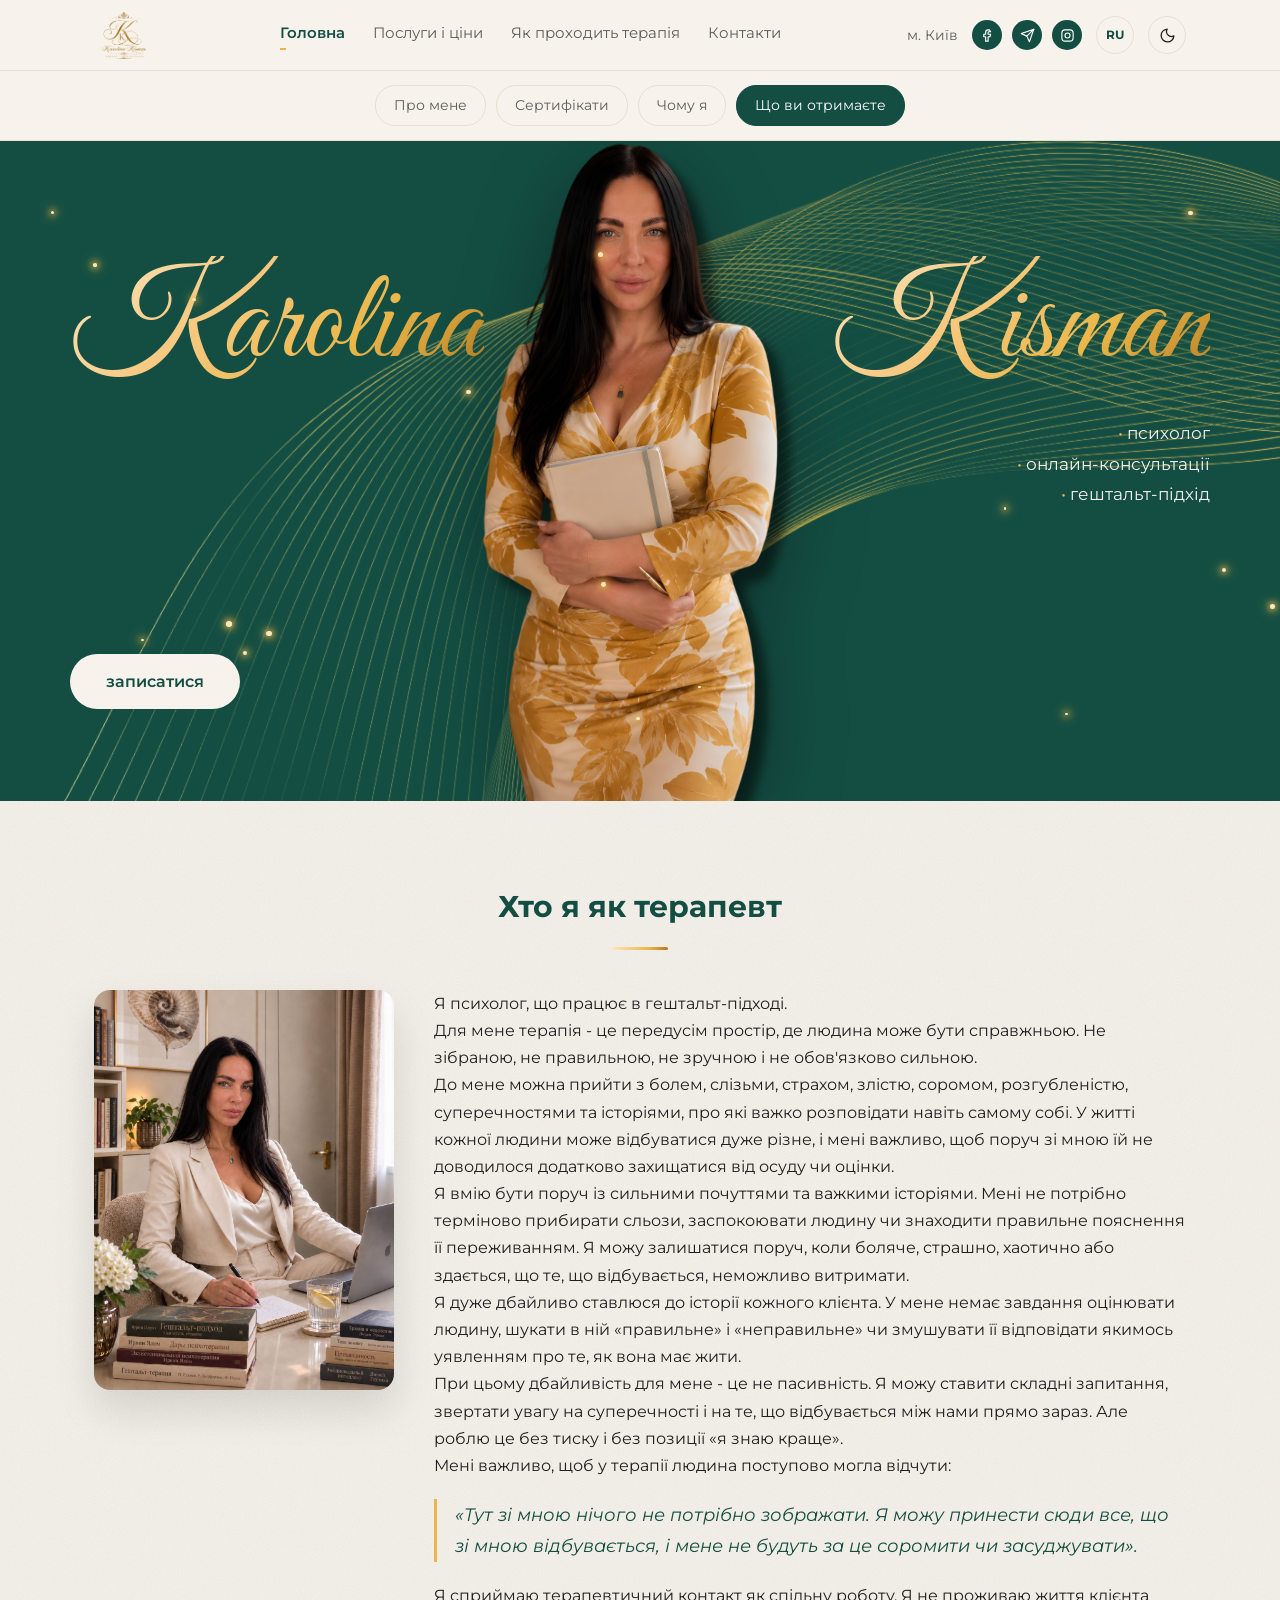
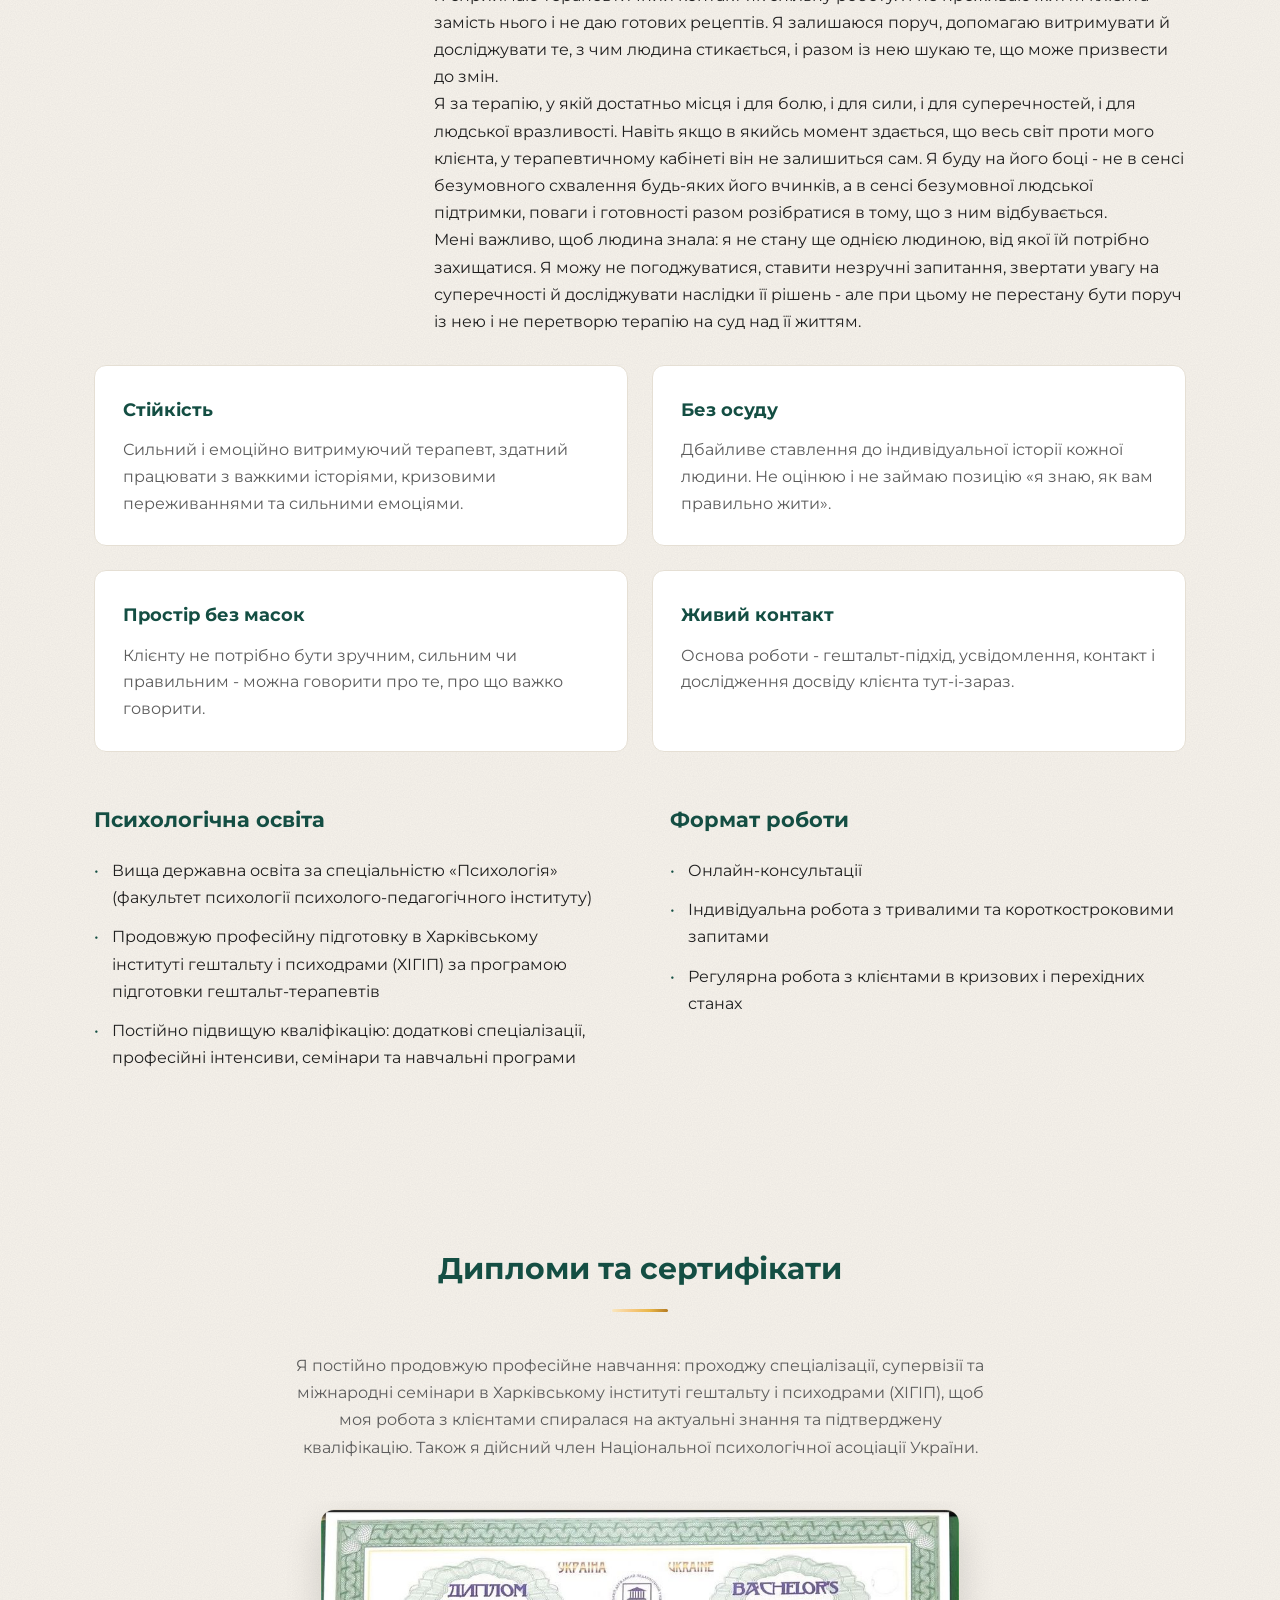
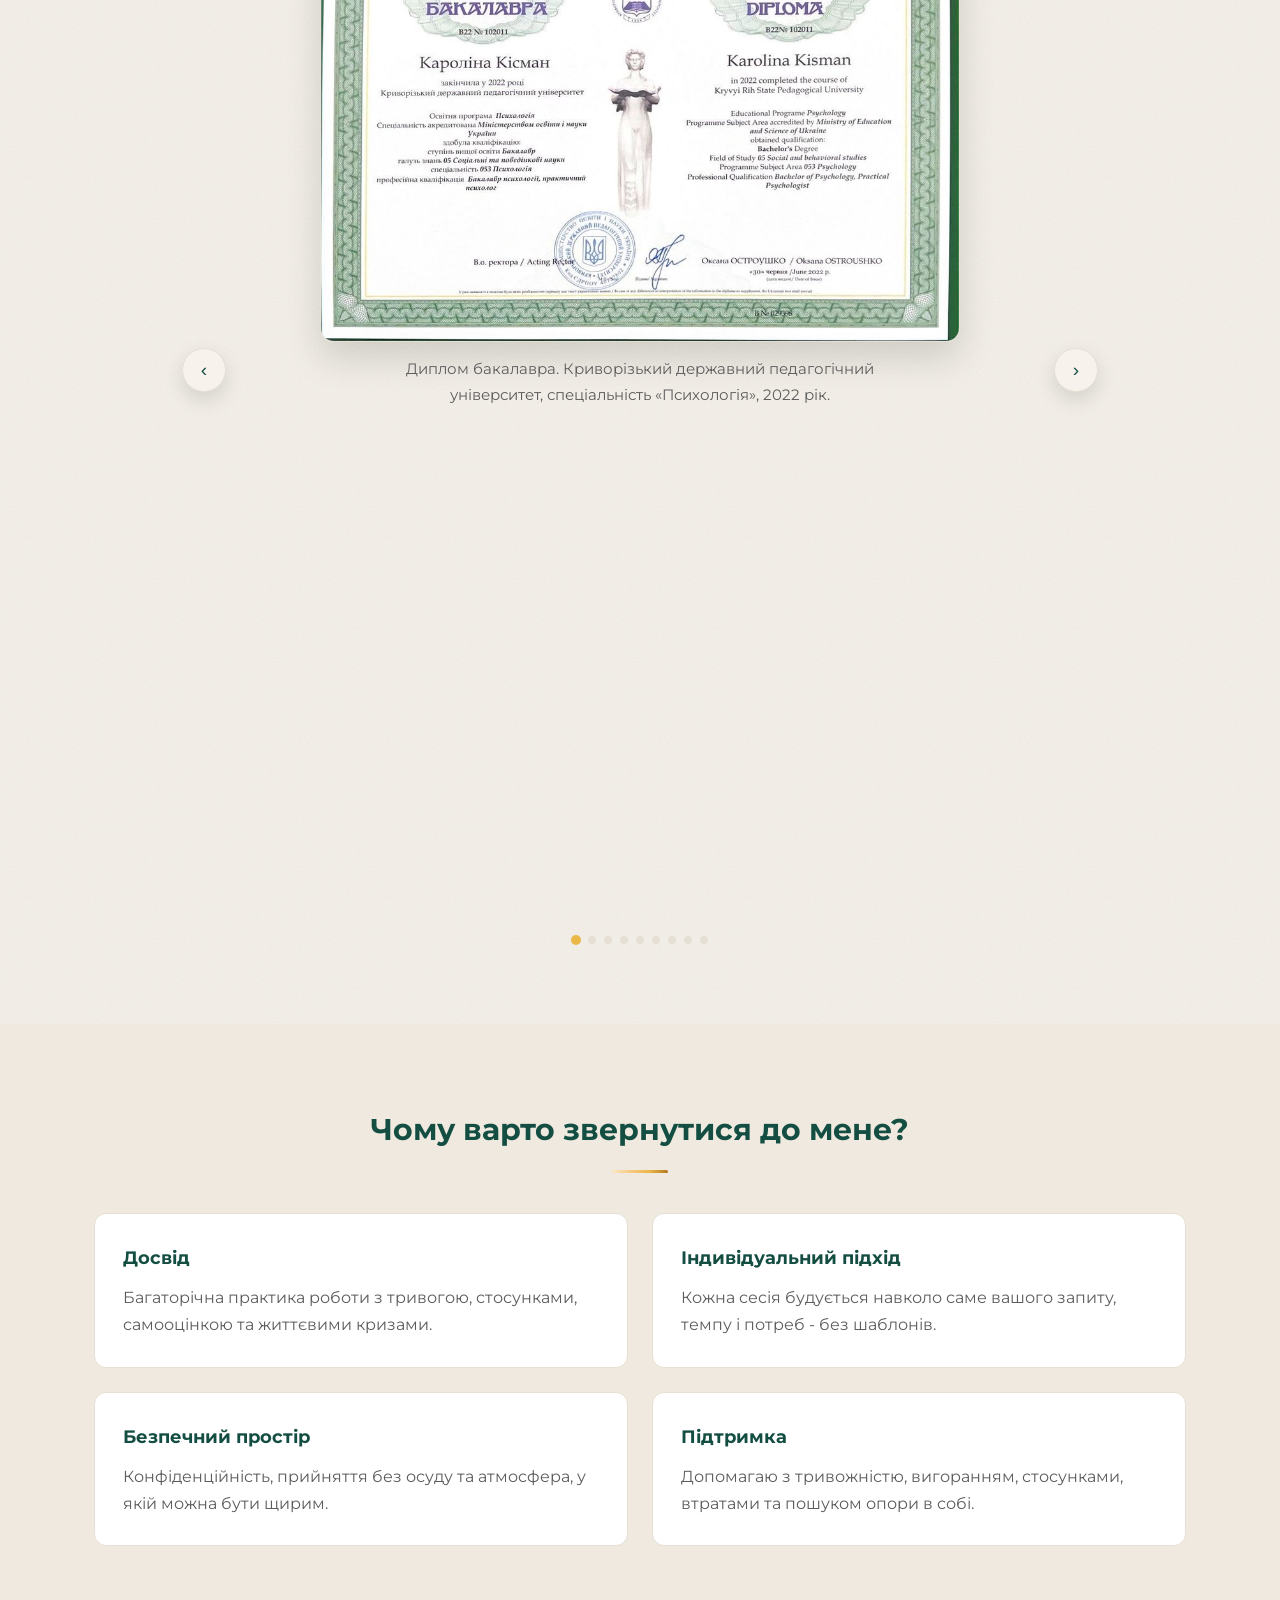
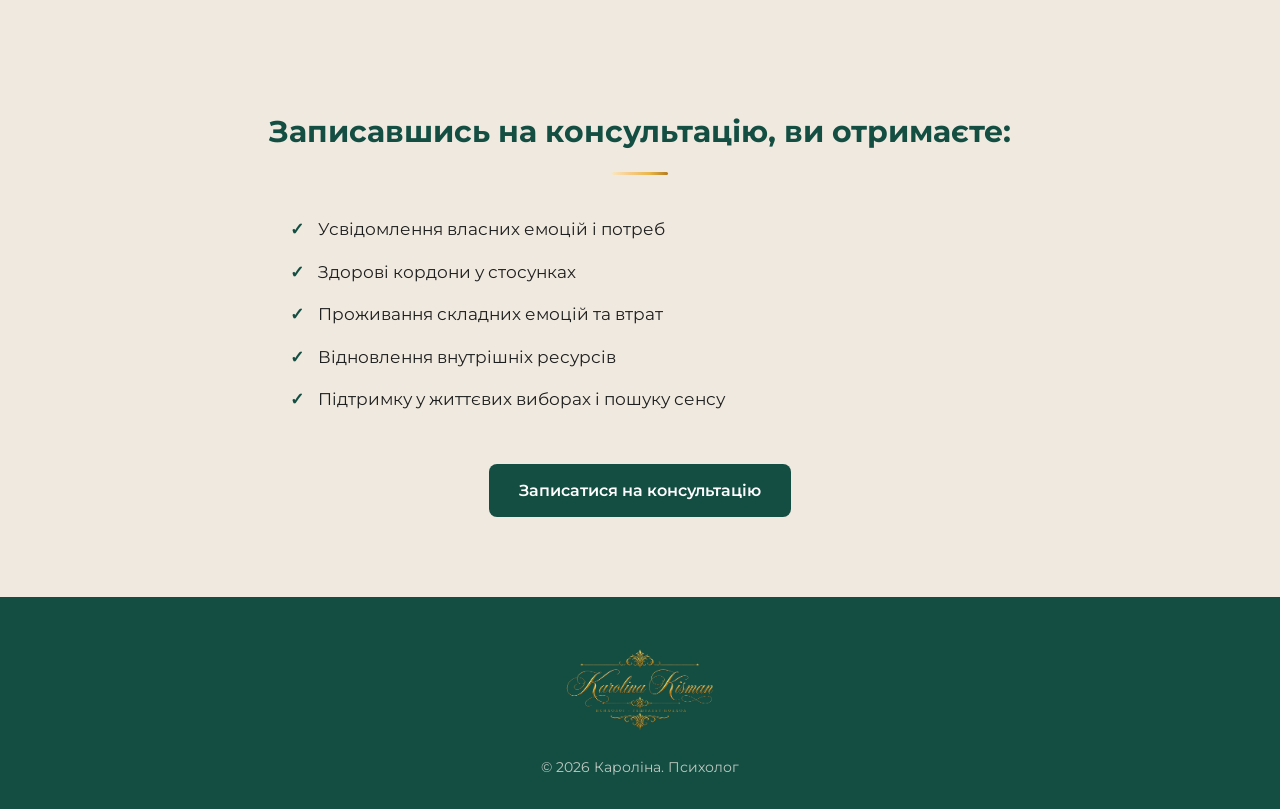
==== commit 092d5ed8: "Add files via upload" ====
--- a/uk/index.html
+++ b/uk/index.html
@@ -6,25 +6,25 @@
   <title>Кароліна Кісман - психолог онлайн, гештальт-підхід</title>
   <link rel="icon" type="image/png" href="../images/favicon/favicon.png">
   <meta name="description" content="Кароліна Кісман - психолог, що працює в гештальт-підході. Онлайн-консультації: тривога, стосунки, самооцінка, життєві кризи, вигорання.">
-  <link rel="canonical" href="https://dmutro1985.github.io/demo/uk/index.html">
-  <link rel="alternate" hreflang="uk" href="https://dmutro1985.github.io/demo/uk/index.html">
-  <link rel="alternate" hreflang="ru" href="https://dmutro1985.github.io/demo/index.html">
-  <link rel="alternate" hreflang="x-default" href="https://dmutro1985.github.io/demo/uk/index.html">
+  <link rel="canonical" href="https://karolinakisman.com.ua/uk/index.html">
+  <link rel="alternate" hreflang="uk" href="https://karolinakisman.com.ua/uk/index.html">
+  <link rel="alternate" hreflang="ru" href="https://karolinakisman.com.ua/index.html">
+  <link rel="alternate" hreflang="x-default" href="https://karolinakisman.com.ua/uk/index.html">
 
   <meta property="og:type" content="website">
   <meta property="og:site_name" content="Karolina Kisman">
   <meta property="og:locale" content="uk_UA">
   <meta property="og:title" content="Кароліна Кісман - психолог онлайн, гештальт-підхід">
   <meta property="og:description" content="Кароліна Кісман - психолог, що працює в гештальт-підході. Онлайн-консультації: тривога, стосунки, самооцінка, життєві кризи, вигорання.">
-  <meta property="og:url" content="https://dmutro1985.github.io/demo/uk/index.html">
-  <meta property="og:image" content="https://dmutro1985.github.io/demo/images/og/og-image.jpg">
+  <meta property="og:url" content="https://karolinakisman.com.ua/uk/index.html">
+  <meta property="og:image" content="https://karolinakisman.com.ua/images/og/og-image.jpg">
   <meta property="og:image:width" content="1200">
   <meta property="og:image:height" content="630">
 
   <meta name="twitter:card" content="summary_large_image">
   <meta name="twitter:title" content="Кароліна Кісман - психолог онлайн, гештальт-підхід">
   <meta name="twitter:description" content="Кароліна Кісман - психолог, що працює в гештальт-підході. Онлайн-консультації: тривога, стосунки, самооцінка, життєві кризи, вигорання.">
-  <meta name="twitter:image" content="https://dmutro1985.github.io/demo/images/og/og-image.jpg">
+  <meta name="twitter:image" content="https://karolinakisman.com.ua/images/og/og-image.jpg">
 
   <link rel="stylesheet" href="../css/style.css?v=4">
   <link href="https://fonts.googleapis.com/css2?family=Cormorant+Garamond:wght@600;700&family=Great+Vibes&family=Montserrat:wght@400;500;600;700&display=swap" rel="stylesheet">
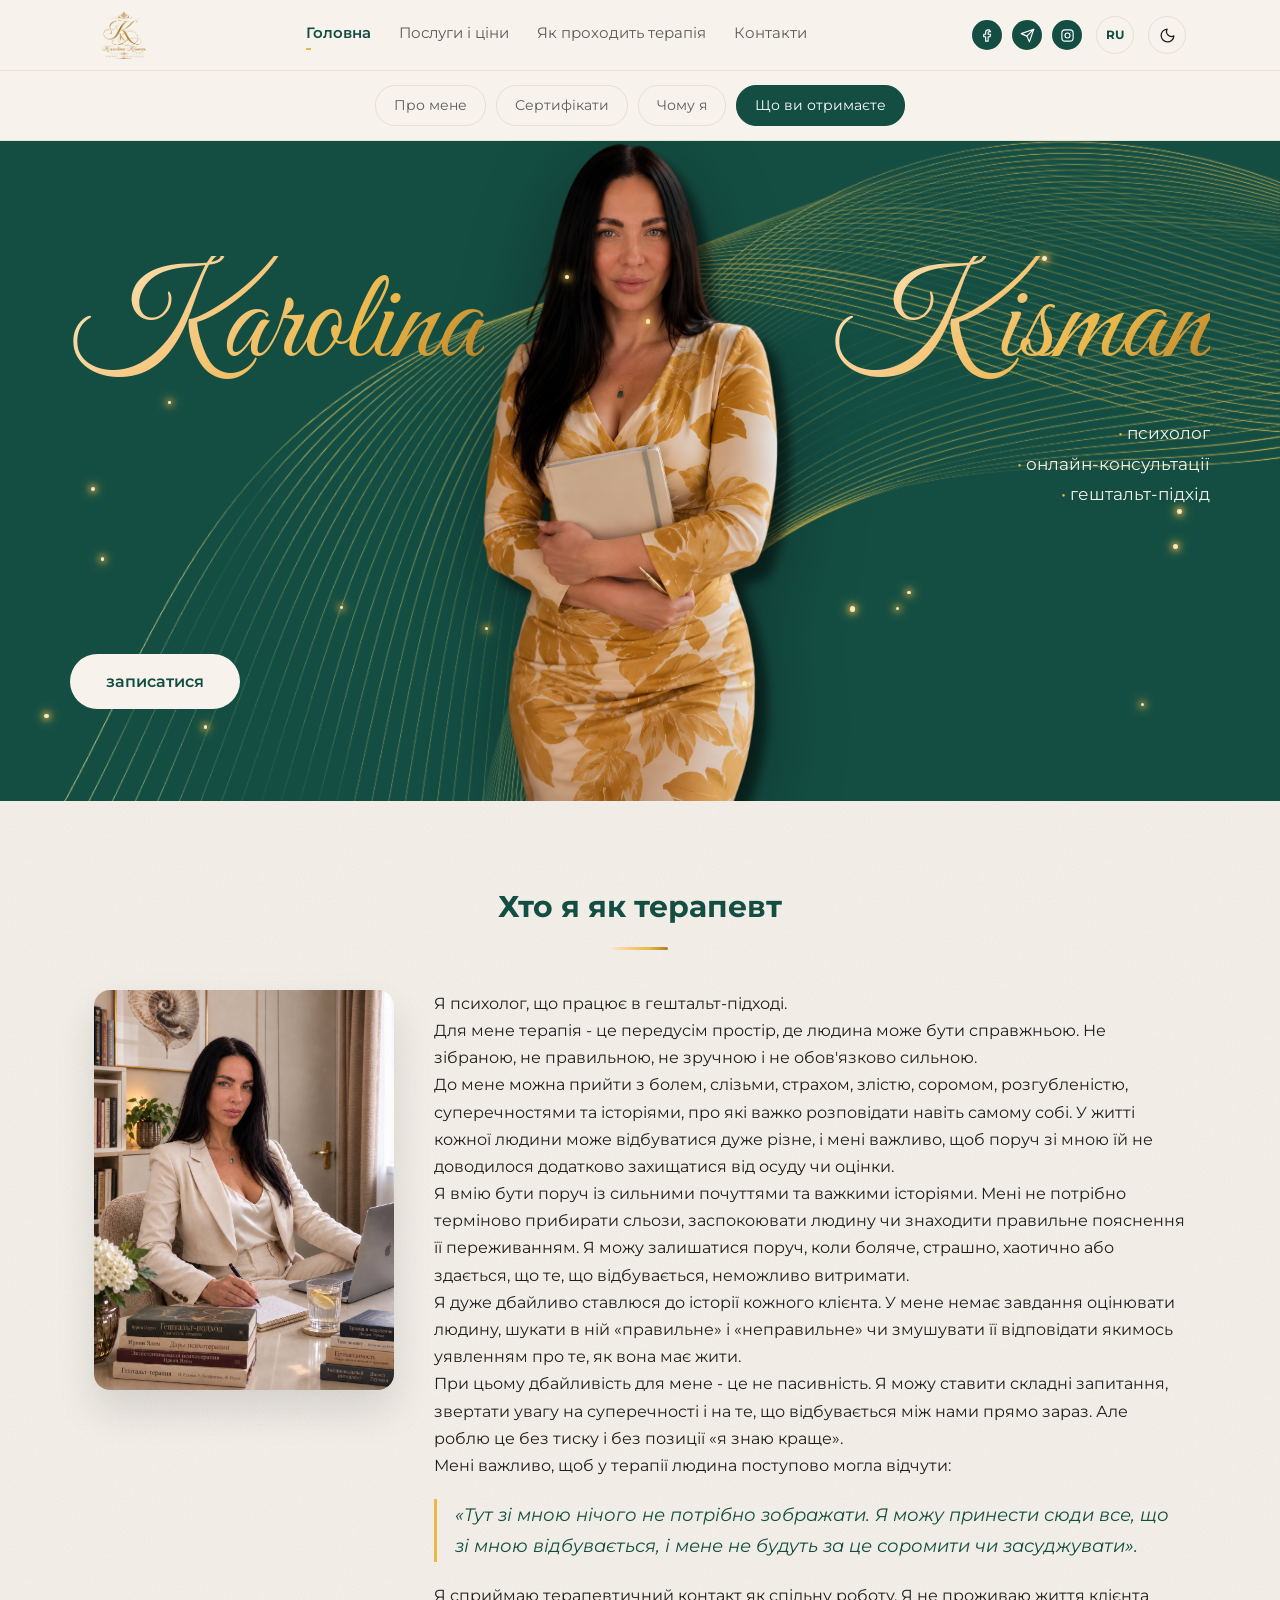
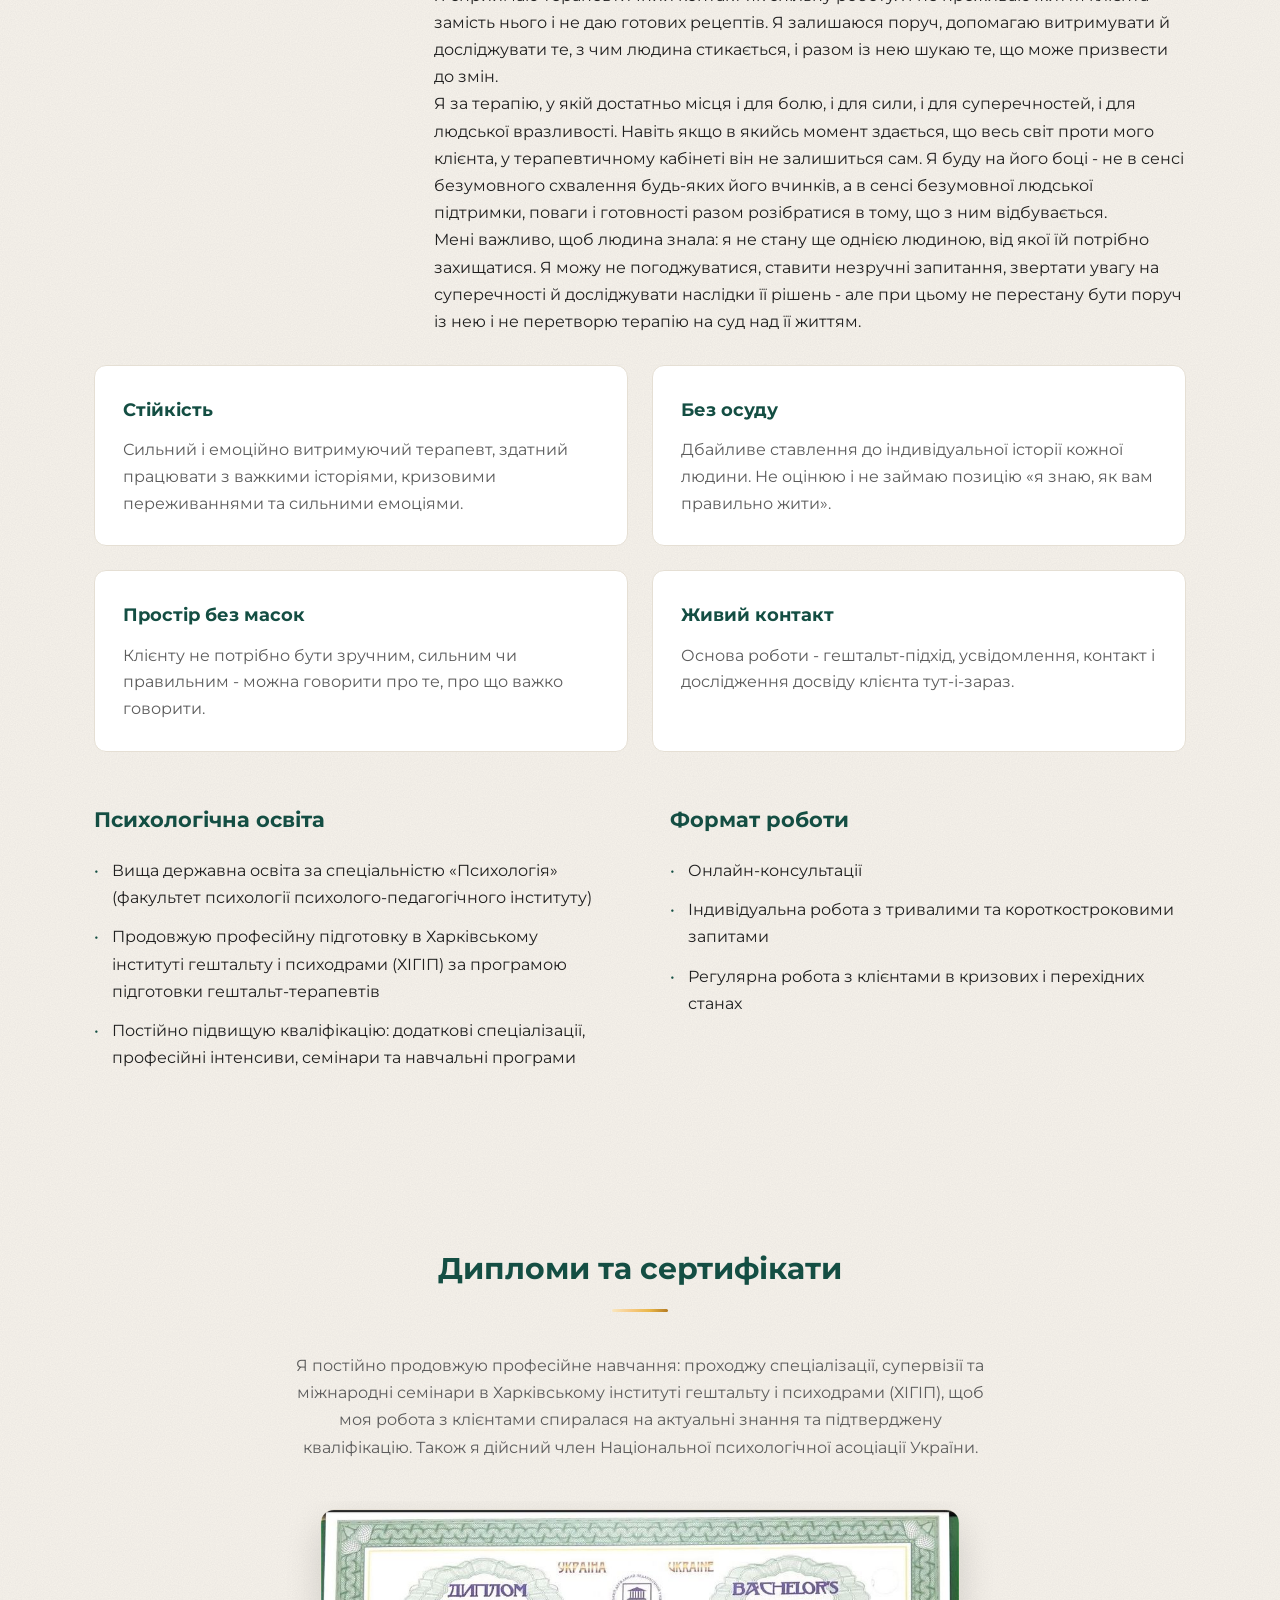
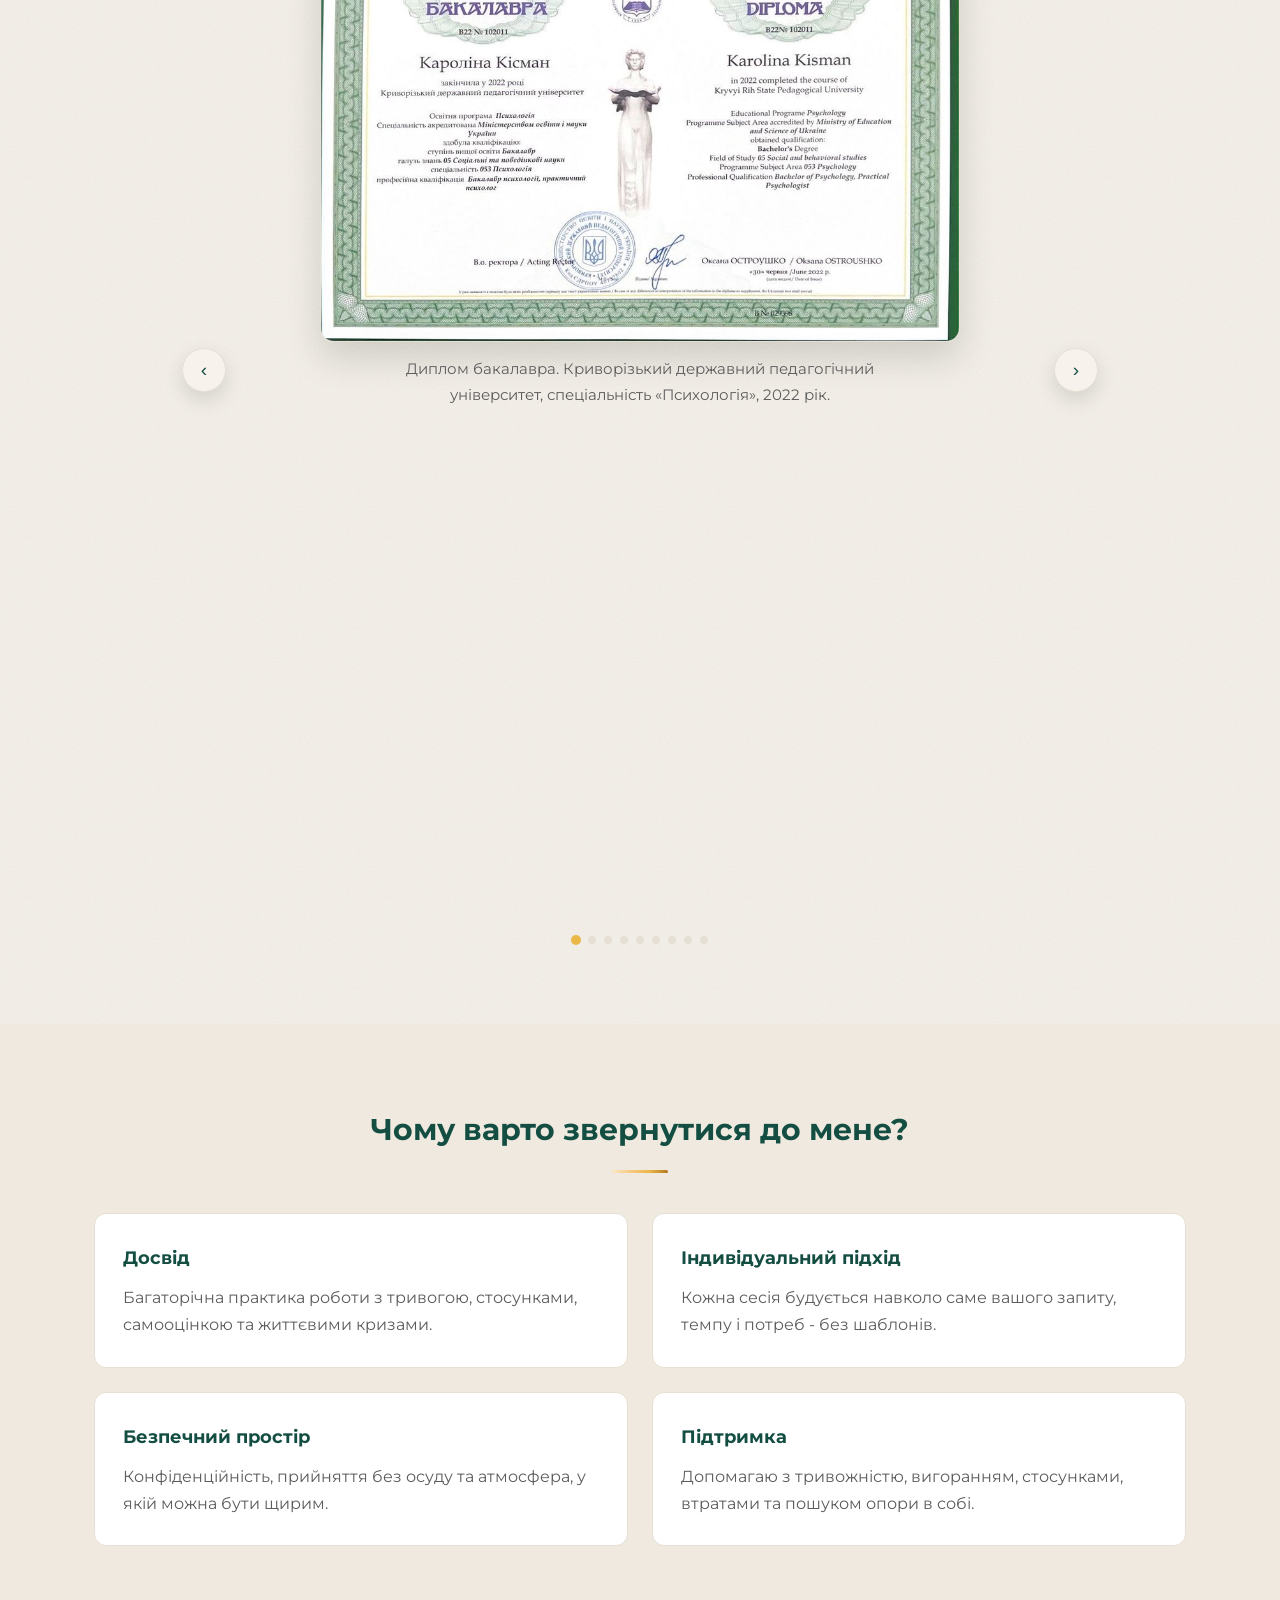
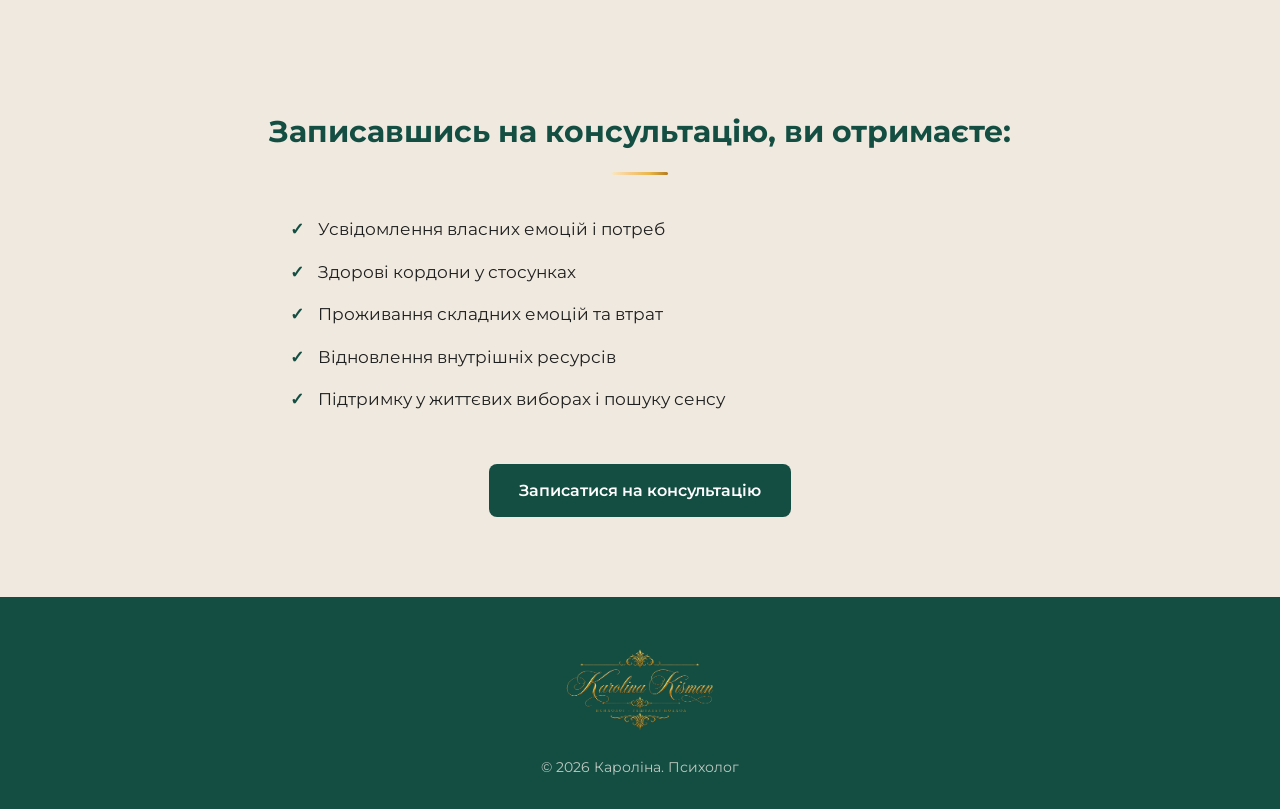
==== commit a78381cd: "Add files via upload" ====
--- a/uk/index.html
+++ b/uk/index.html
@@ -50,7 +50,7 @@
 
       <!-- Права частина -->
       <div class="header-right">
-        <span class="city">м. Київ</span>
+        <span class="city"></span>
 
         <div class="socials">
           <a href="https://www.facebook.com/share/19Vi9SaQKb/" title="Facebook" class="social-icon" target="_blank" rel="noopener"><svg viewBox="0 0 24 24" fill="none" stroke="currentColor" stroke-width="1.8" stroke-linecap="round" stroke-linejoin="round"><path d="M15 3h-2a4 4 0 0 0-4 4v3H6v4h3v7h4v-7h3l1-4h-4V7a1 1 0 0 1 1-1h3z"/></svg></a>
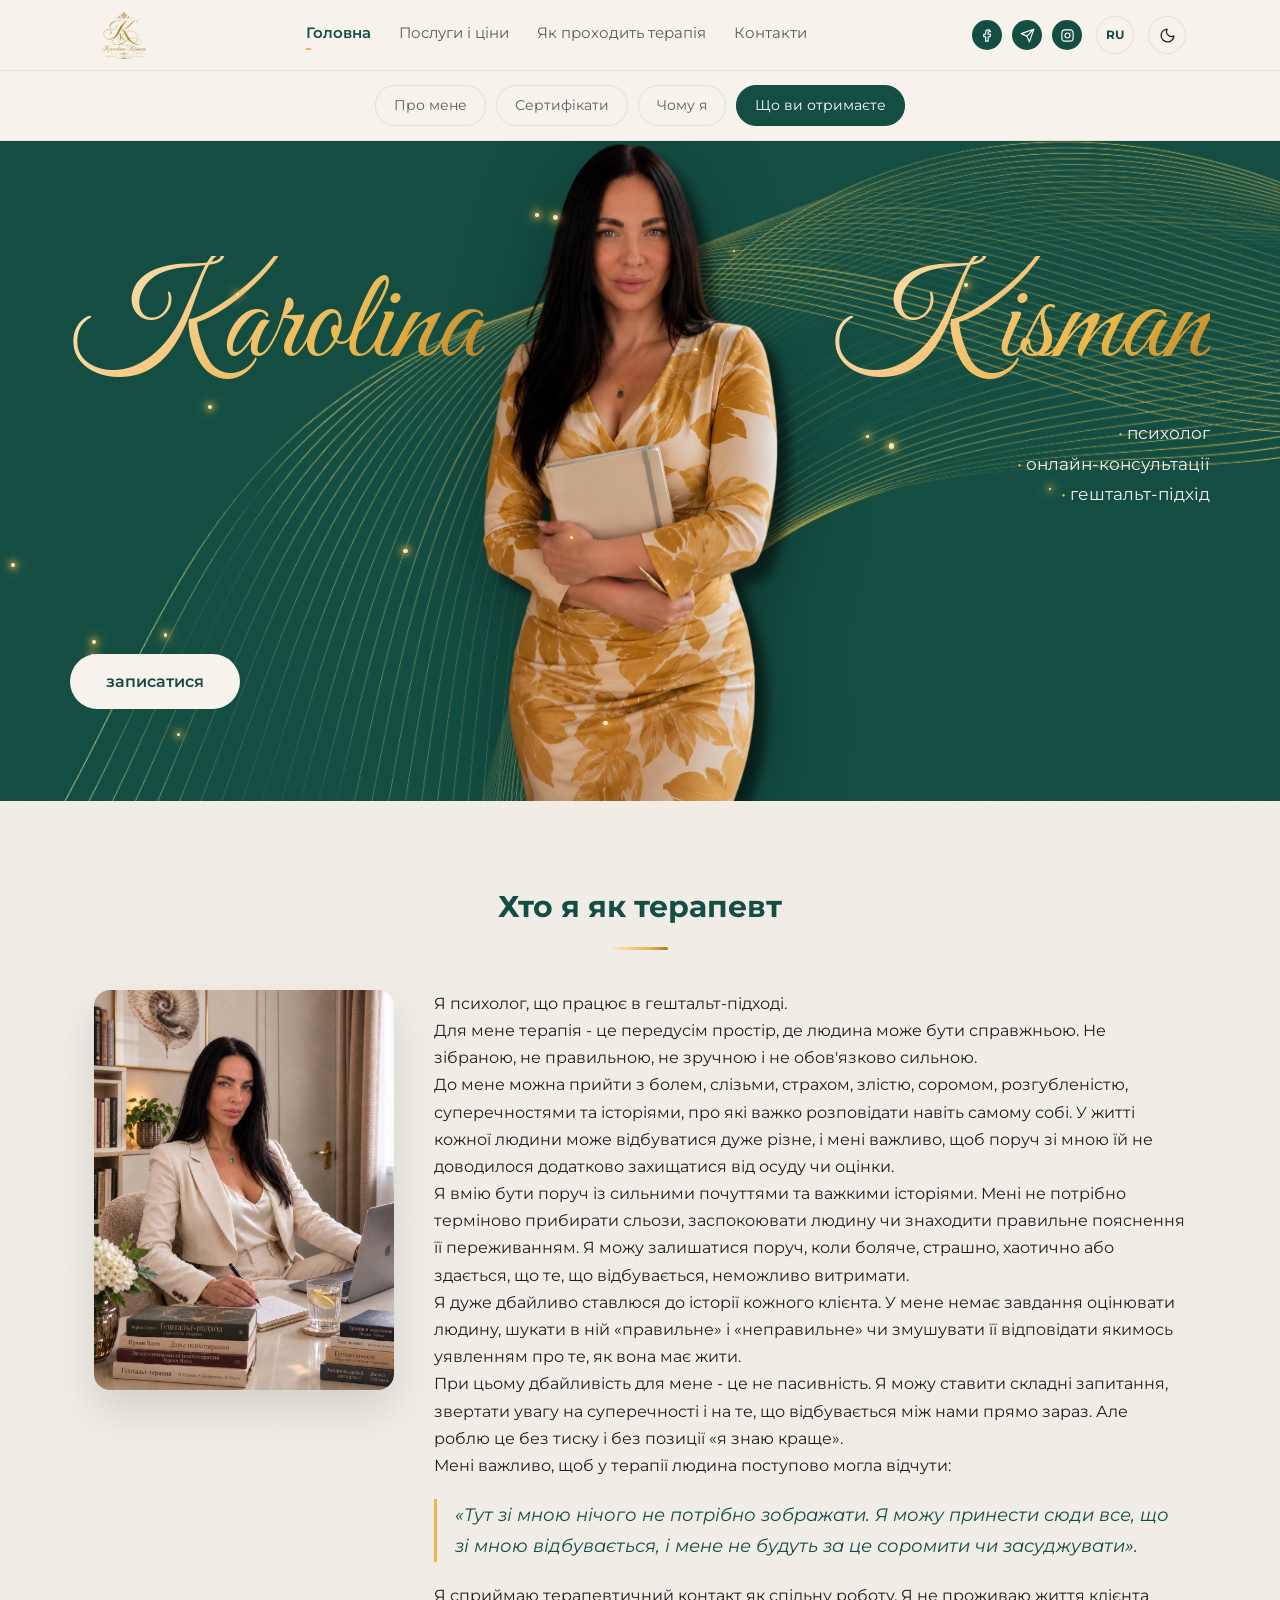
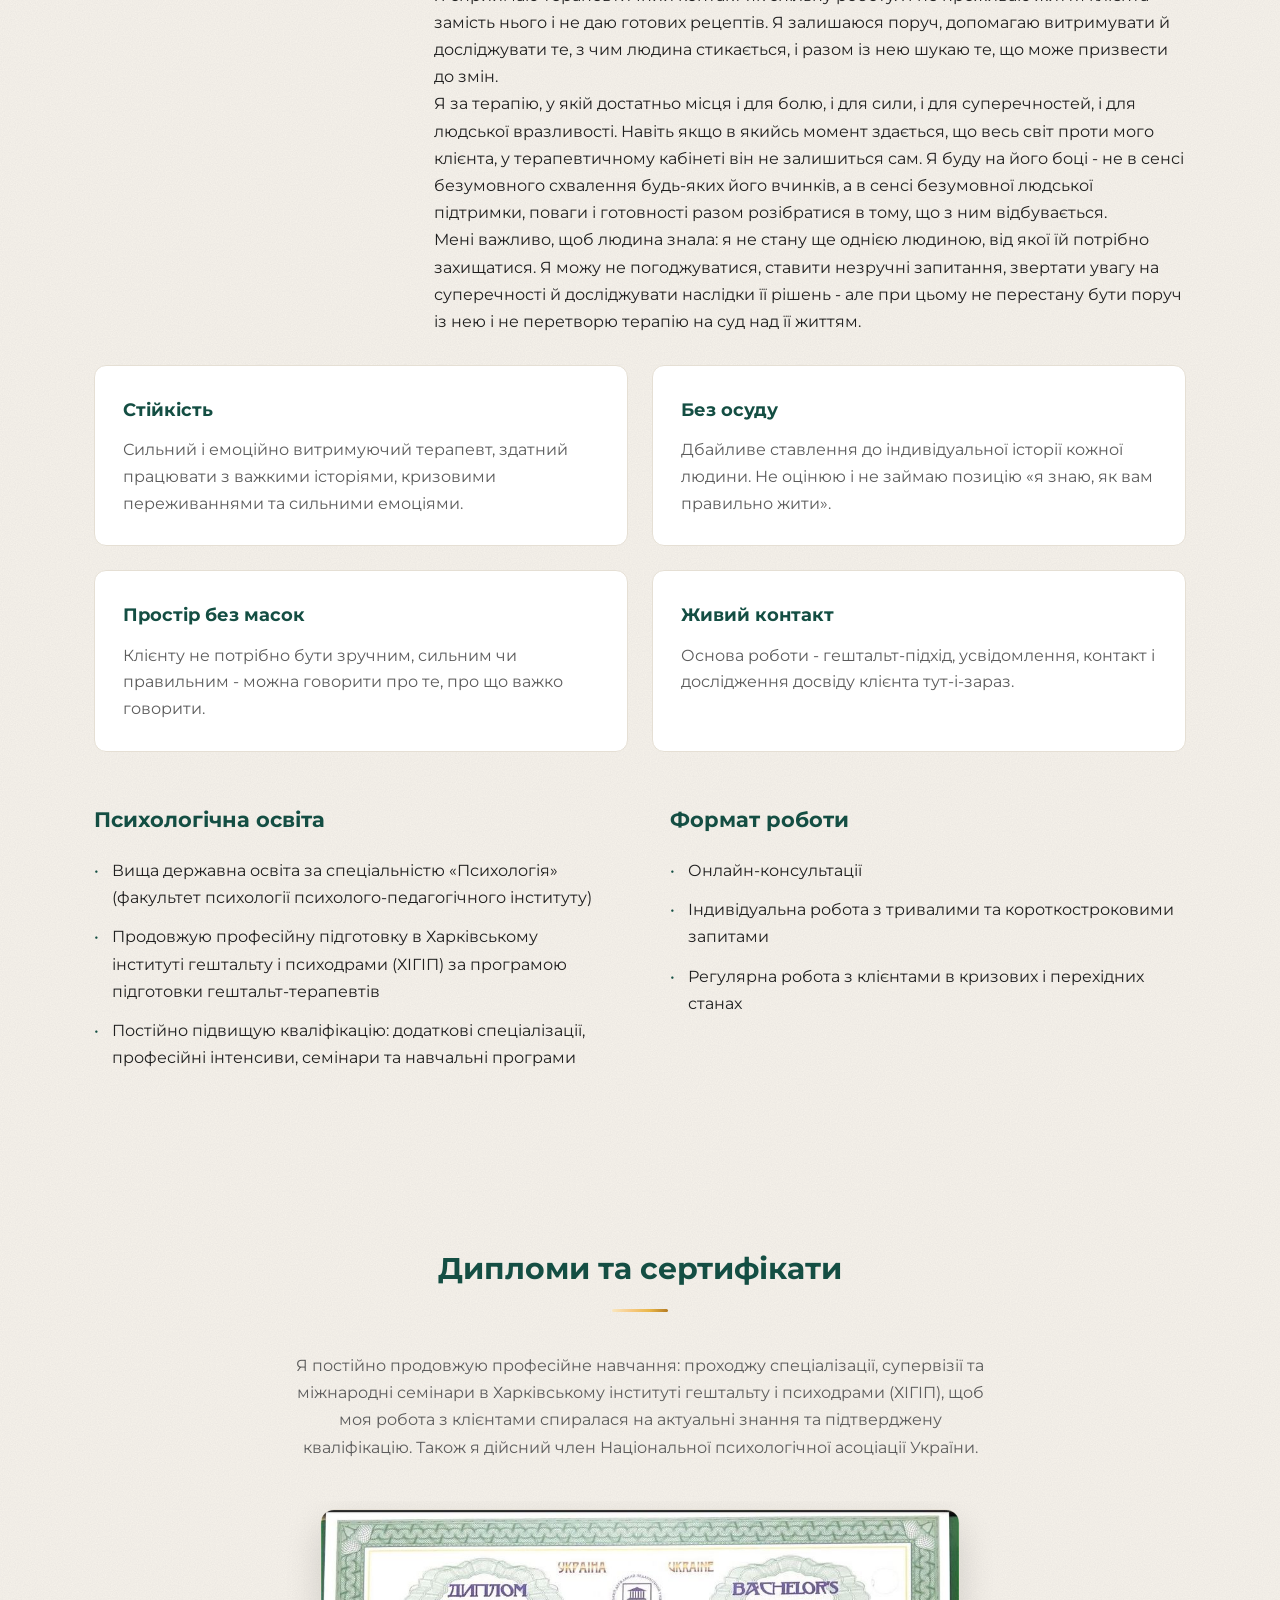
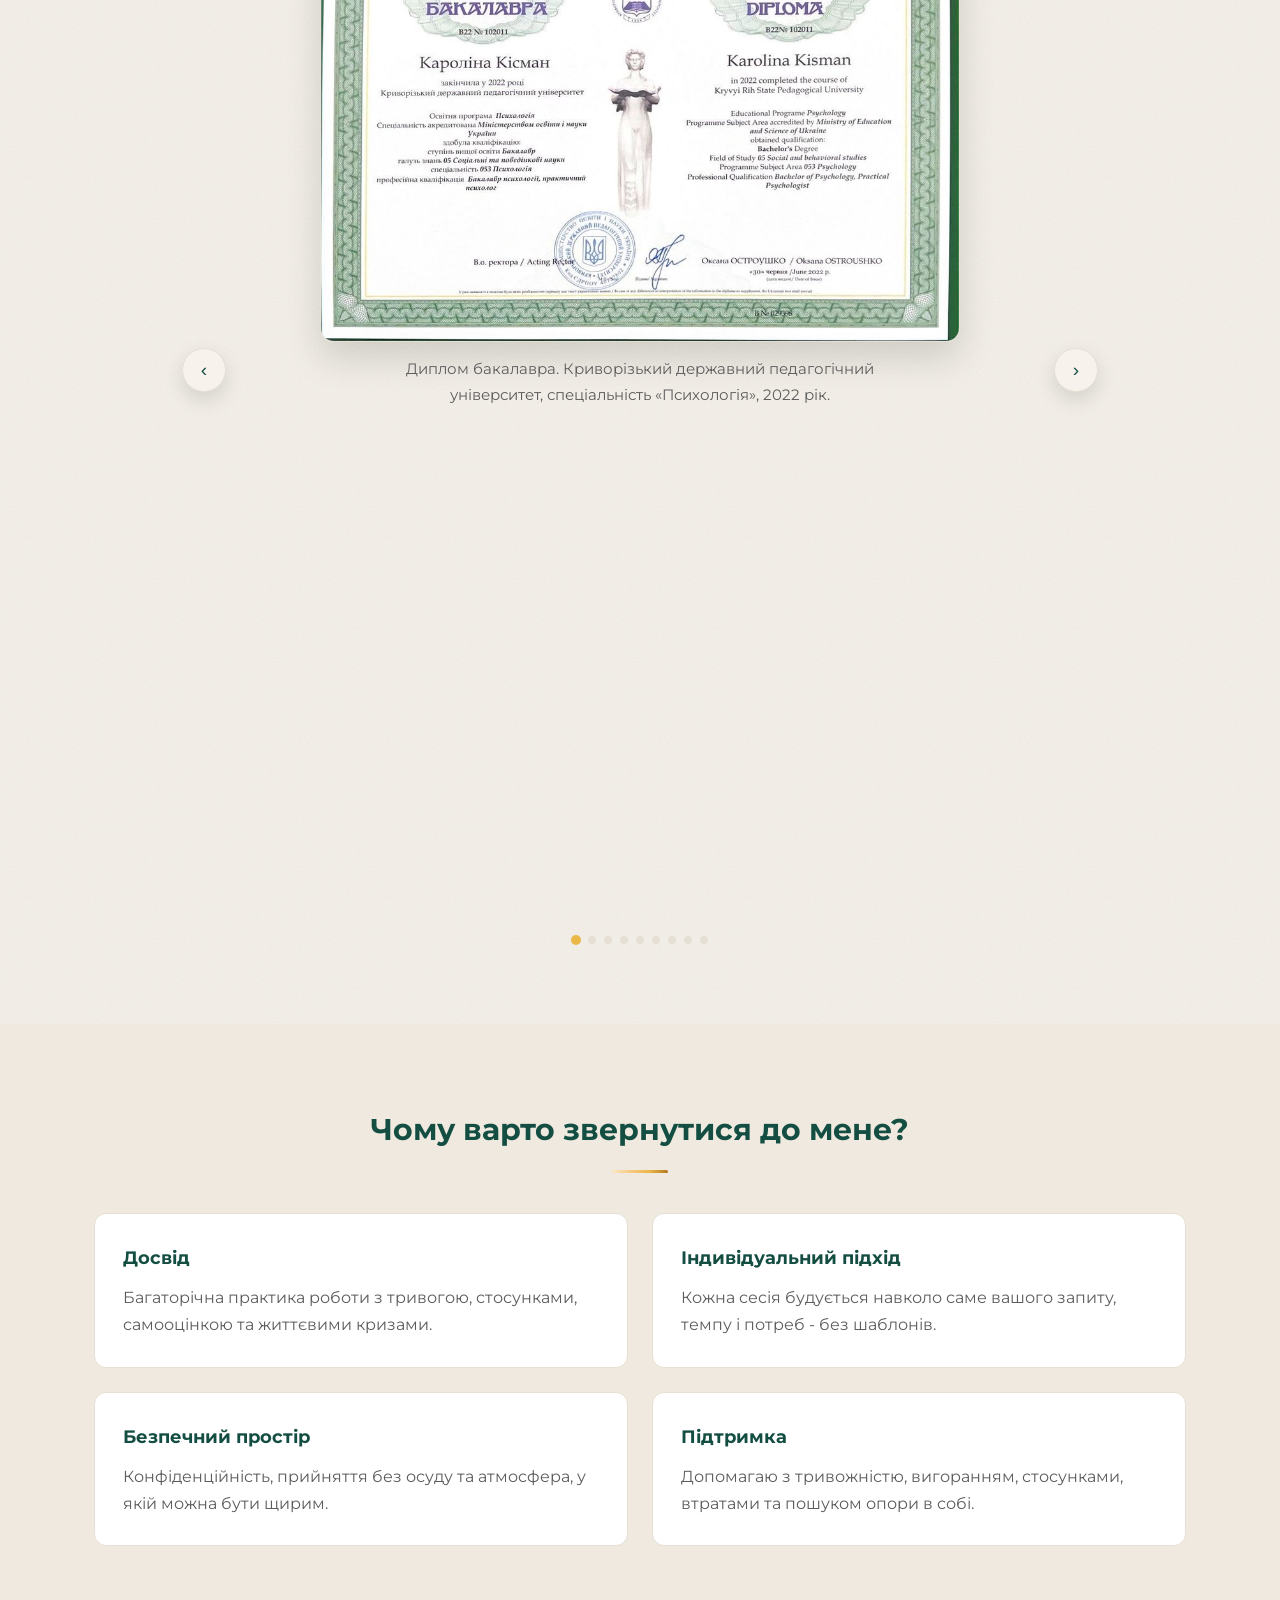
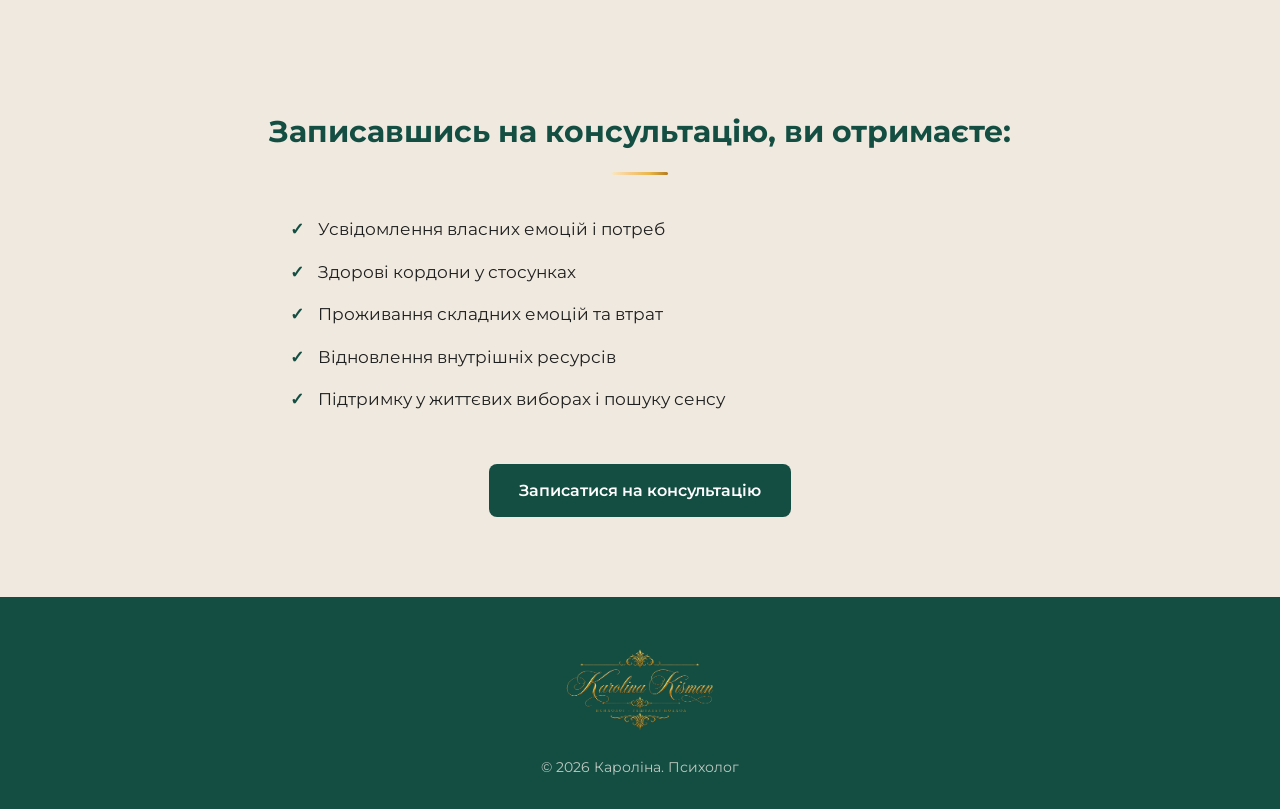
==== commit 1ff399da: "Update alternate language links in index.html" ====
--- a/uk/index.html
+++ b/uk/index.html
@@ -3,14 +3,22 @@
 <head>
   <meta charset="UTF-8">
   <meta name="viewport" content="width=device-width, initial-scale=1.0">
+
   <title>Кароліна Кісман - психолог онлайн, гештальт-підхід</title>
+
   <link rel="icon" type="image/png" href="../images/favicon/favicon.png">
+
   <meta name="description" content="Кароліна Кісман - психолог, що працює в гештальт-підході. Онлайн-консультації: тривога, стосунки, самооцінка, життєві кризи, вигорання.">
+
+  <!-- Canonical -->
   <link rel="canonical" href="https://karolinakisman.com.ua/uk/index.html">
+
+  <!-- Language versions -->
   <link rel="alternate" hreflang="uk" href="https://karolinakisman.com.ua/uk/index.html">
-  <link rel="alternate" hreflang="ru" href="https://karolinakisman.com.ua/index.html">
-  <link rel="alternate" hreflang="x-default" href="https://karolinakisman.com.ua/uk/index.html">
-
+  <link rel="alternate" hreflang="ru" href="https://karolinakisman.com.ua/">
+  <link rel="alternate" hreflang="x-default" href="https://karolinakisman.com.ua/">
+
+  <!-- Open Graph -->
   <meta property="og:type" content="website">
   <meta property="og:site_name" content="Karolina Kisman">
   <meta property="og:locale" content="uk_UA">
@@ -21,12 +29,16 @@
   <meta property="og:image:width" content="1200">
   <meta property="og:image:height" content="630">
 
+  <!-- Twitter -->
   <meta name="twitter:card" content="summary_large_image">
   <meta name="twitter:title" content="Кароліна Кісман - психолог онлайн, гештальт-підхід">
   <meta name="twitter:description" content="Кароліна Кісман - психолог, що працює в гештальт-підході. Онлайн-консультації: тривога, стосунки, самооцінка, життєві кризи, вигорання.">
   <meta name="twitter:image" content="https://karolinakisman.com.ua/images/og/og-image.jpg">
 
+  <!-- Styles -->
   <link rel="stylesheet" href="../css/style.css?v=4">
+
+  <!-- Fonts -->
   <link href="https://fonts.googleapis.com/css2?family=Cormorant+Garamond:wght@600;700&family=Great+Vibes&family=Montserrat:wght@400;500;600;700&display=swap" rel="stylesheet">
 </head>
 <body>
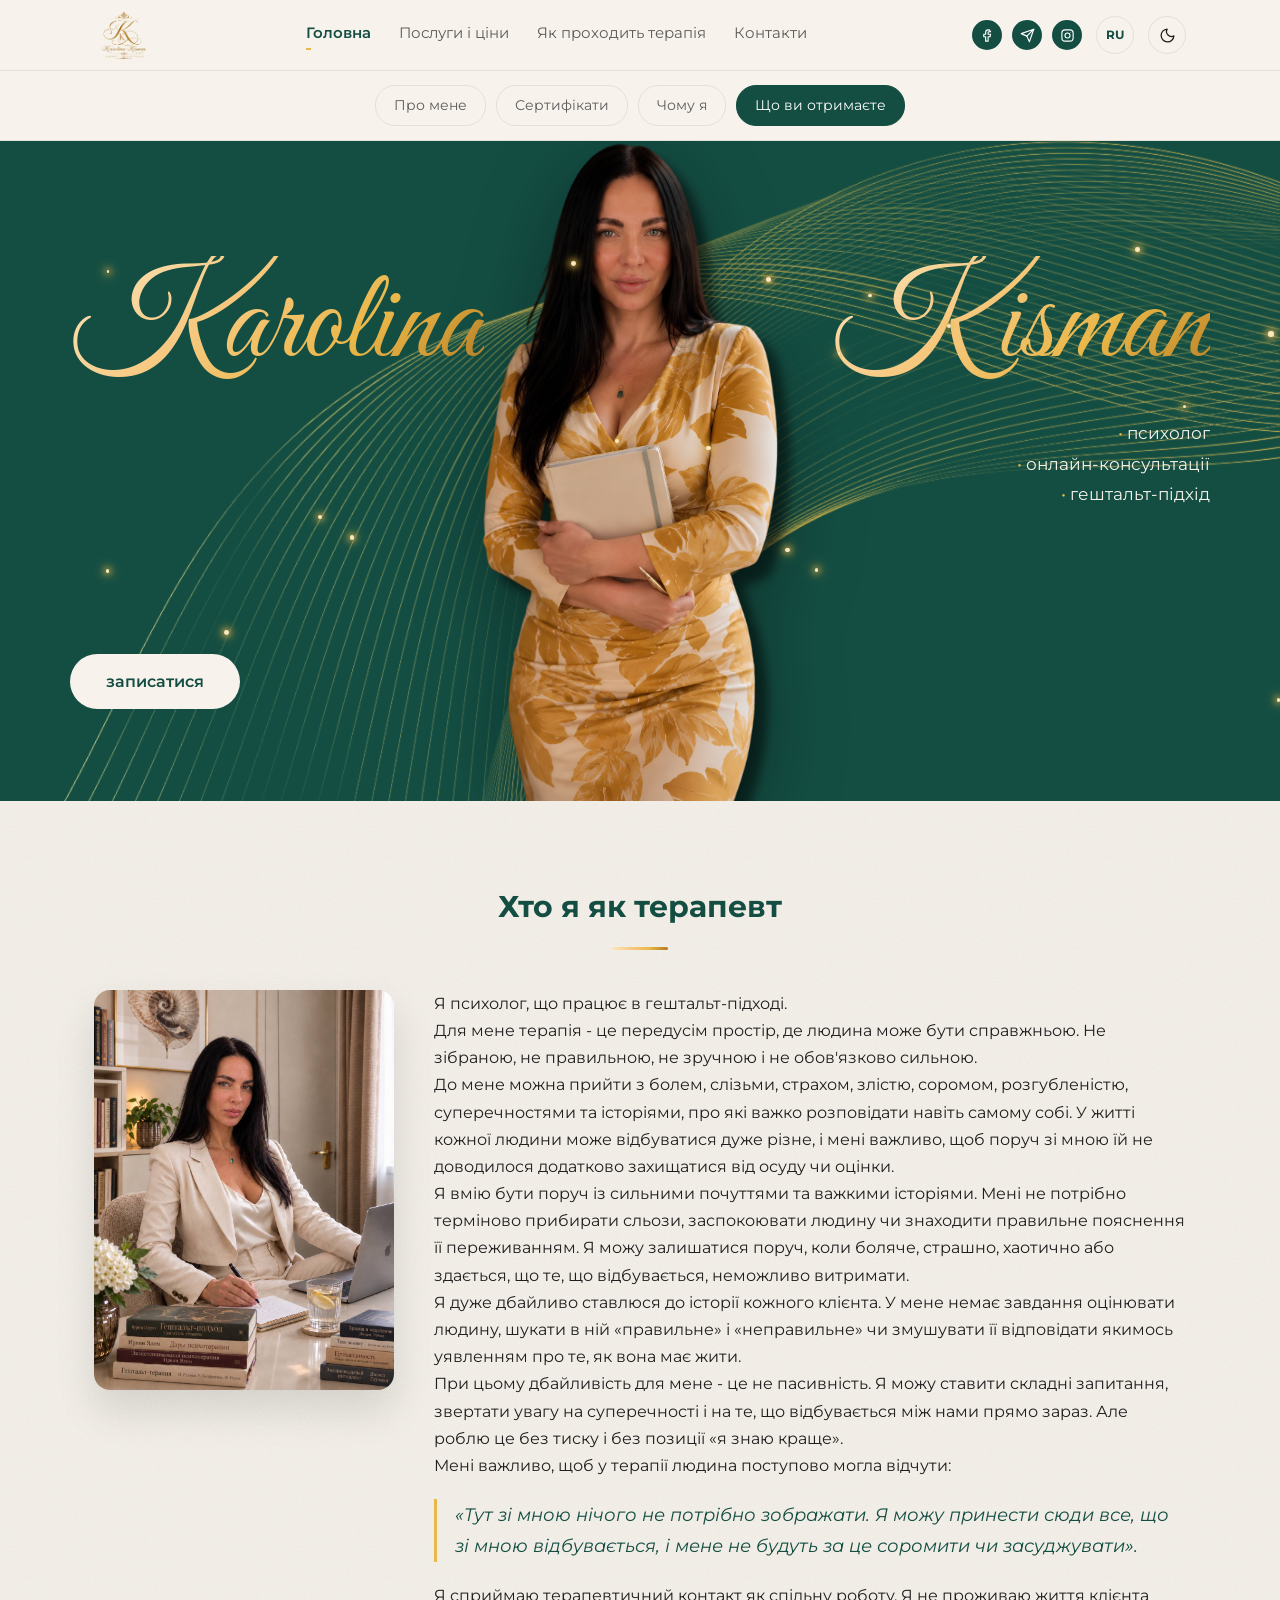
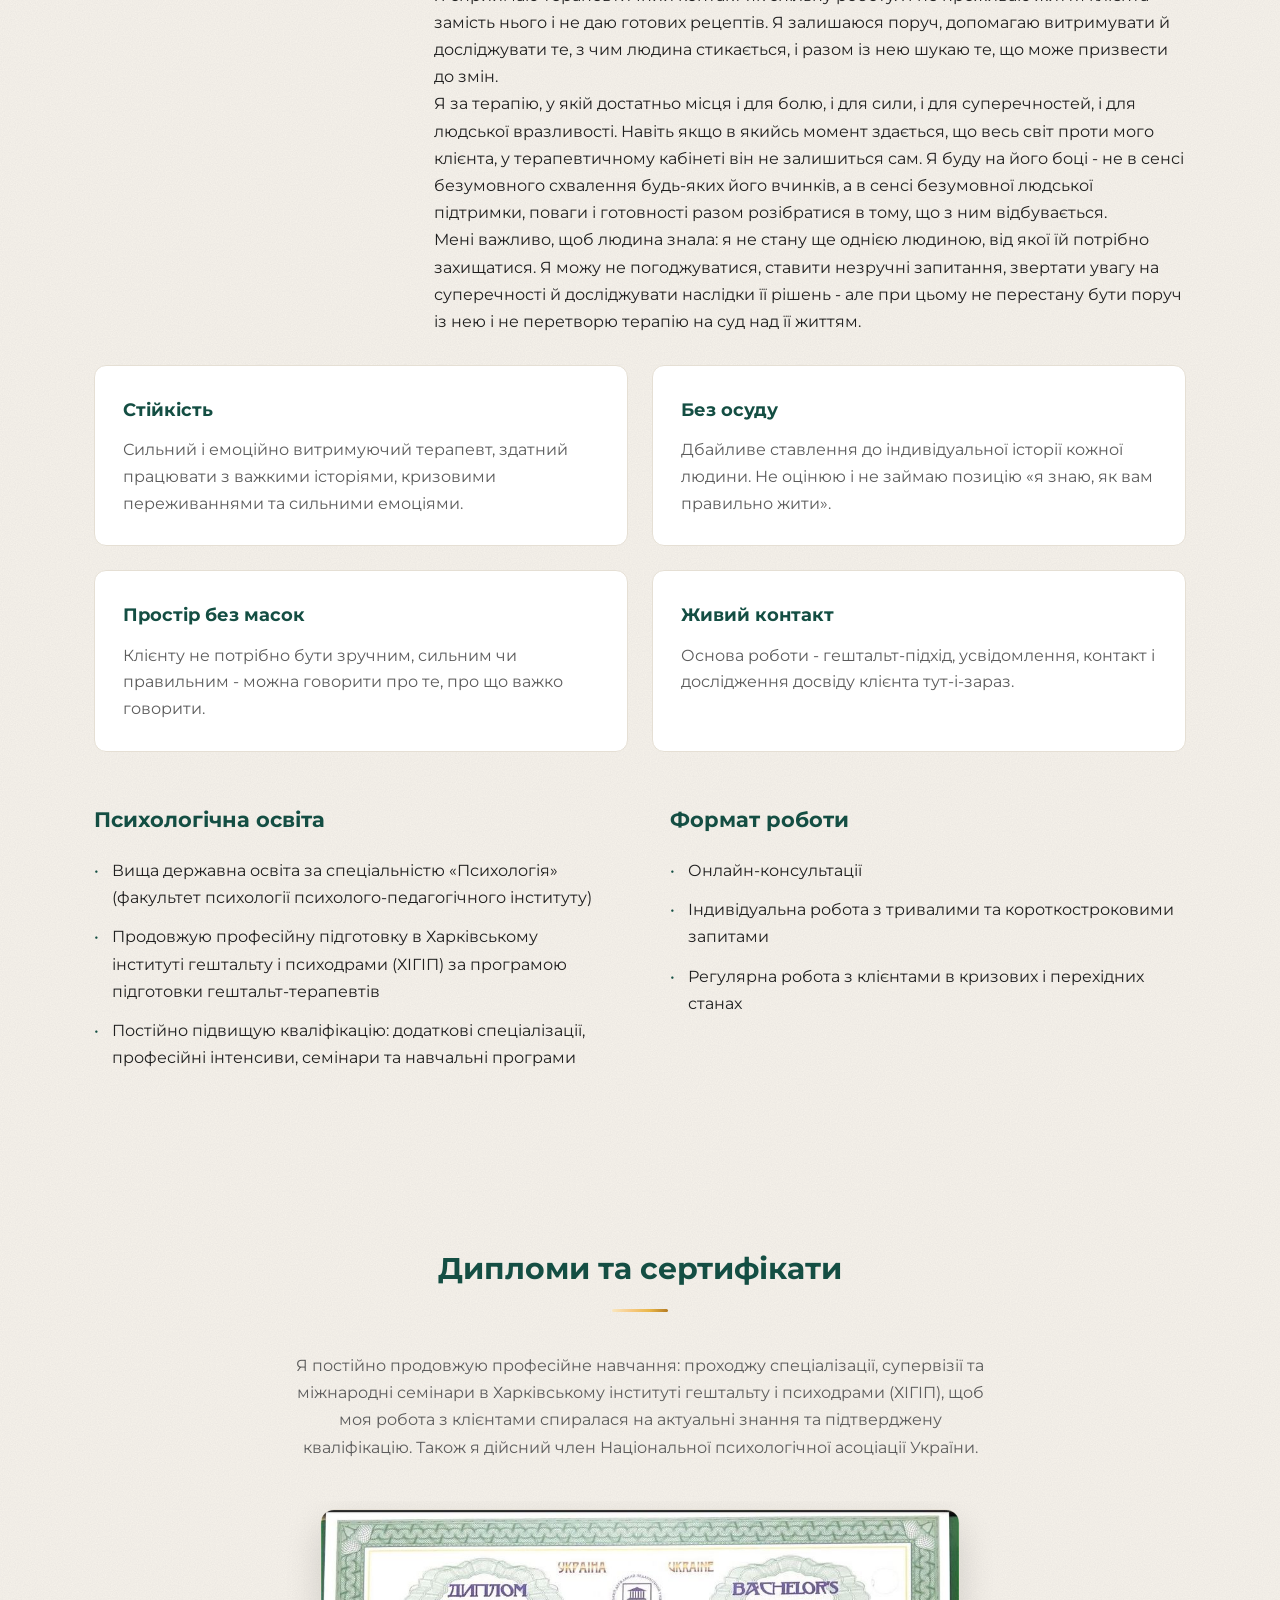
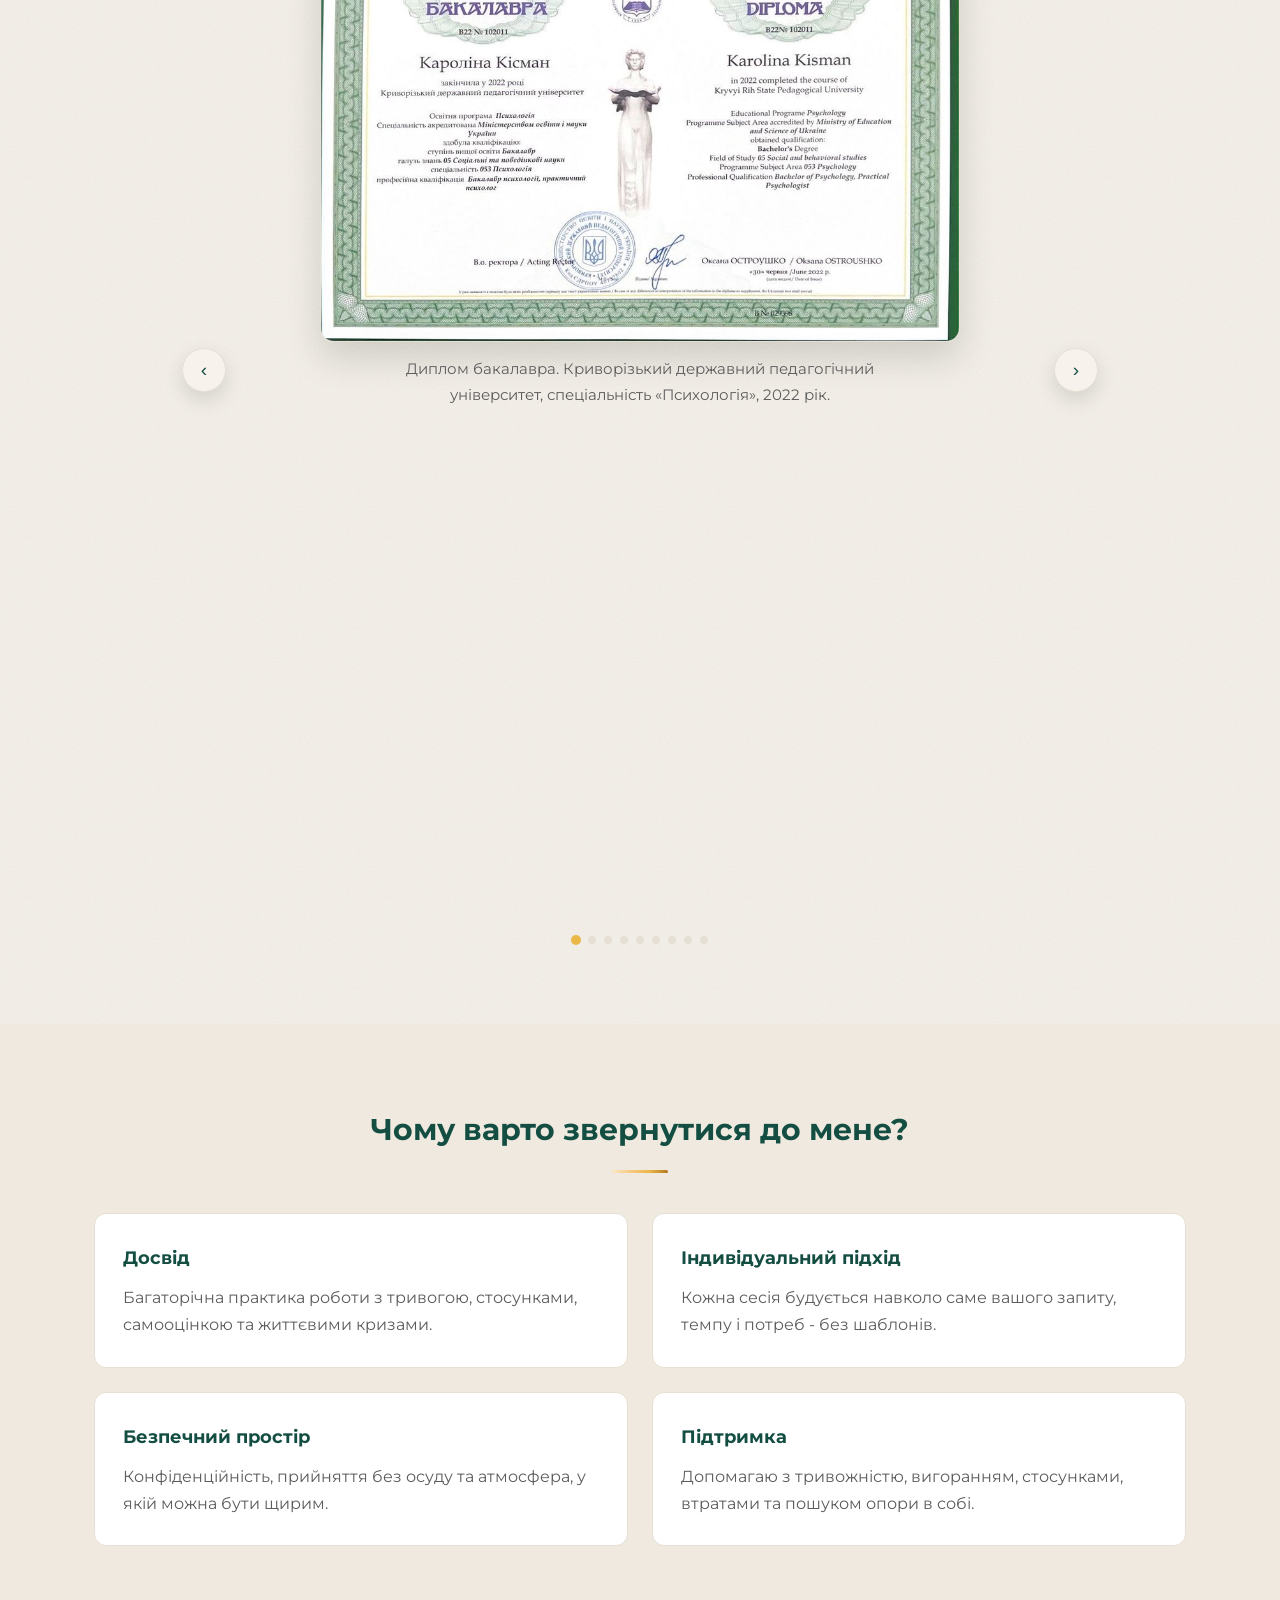
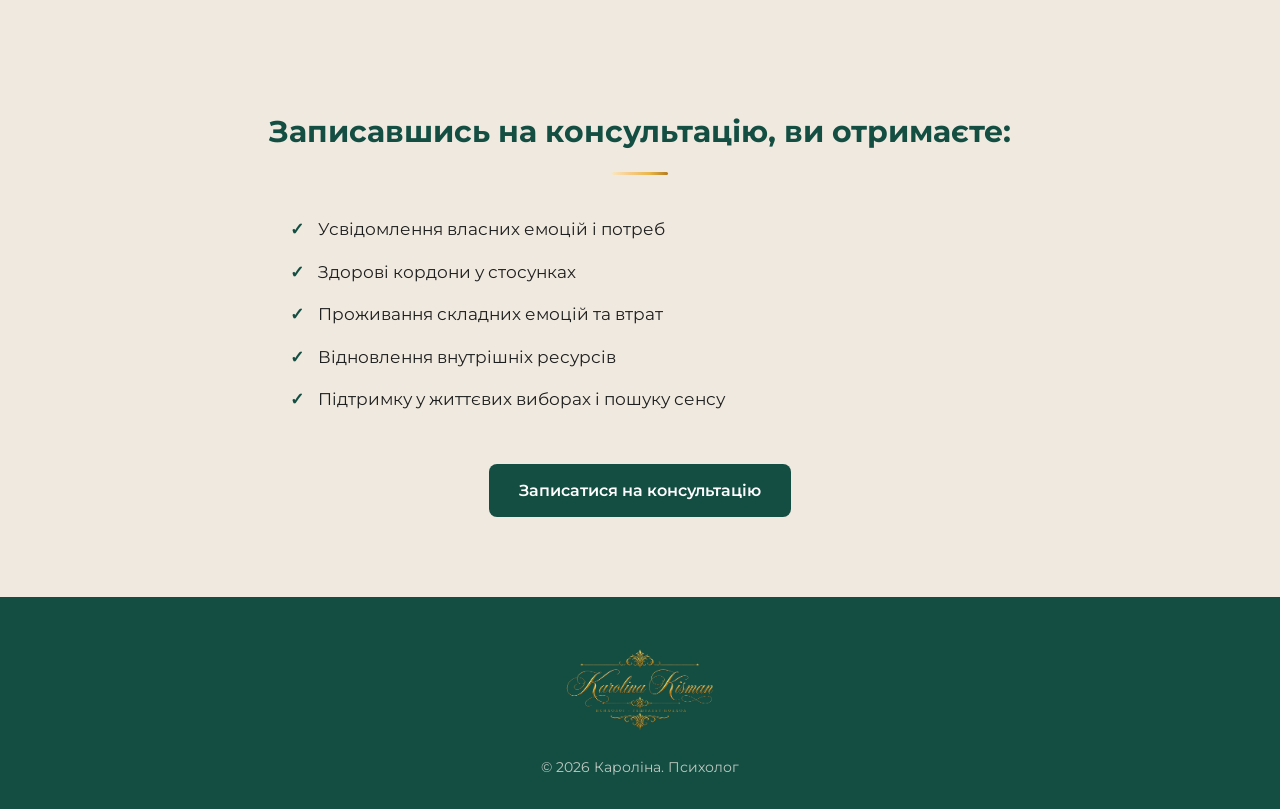
==== commit 321a58c0: "Add files via upload" ====
--- a/uk/index.html
+++ b/uk/index.html
@@ -36,7 +36,7 @@
   <meta name="twitter:image" content="https://karolinakisman.com.ua/images/og/og-image.jpg">
 
   <!-- Styles -->
-  <link rel="stylesheet" href="../css/style.css?v=4">
+  <link rel="stylesheet" href="../css/style.css?v=5">
 
   <!-- Fonts -->
   <link href="https://fonts.googleapis.com/css2?family=Cormorant+Garamond:wght@600;700&family=Great+Vibes&family=Montserrat:wght@400;500;600;700&display=swap" rel="stylesheet">
@@ -121,7 +121,7 @@
           <li>онлайн-консультації</li>
           <li>гештальт-підхід</li>
         </ul>
-        <a href="contact.html" class="btn-light">записатися</a>
+        <a href="https://wa.me/380987511192?text=%D0%94%D0%BE%D0%B1%D1%80%D0%BE%D0%B3%D0%BE%20%D0%B4%D0%BD%D1%8F%21%20%D0%A5%D0%BE%D1%87%D1%83%20%D0%B7%D0%B0%D0%BF%D0%B8%D1%81%D0%B0%D1%82%D0%B8%D1%81%D1%8F%20%D0%BD%D0%B0%20%D0%BA%D0%BE%D0%BD%D1%81%D1%83%D0%BB%D1%8C%D1%82%D0%B0%D1%86%D1%96%D1%8E." class="btn-light" target="_blank" rel="noopener">записатися</a>
       </div>
 
     </div>
@@ -303,7 +303,7 @@
   </footer>
 
   
-  <div id="floating-cta" class="floating-cta"><a href="contact.html">Записатися на консультацію <svg viewBox="0 0 24 24" width="18" height="18" fill="none" stroke="currentColor" stroke-width="2" stroke-linecap="round" stroke-linejoin="round"><path d="M5 12h14M13 6l6 6-6 6"/></svg></a></div>
+  <div id="floating-cta" class="floating-cta"><a href="https://wa.me/380987511192?text=%D0%94%D0%BE%D0%B1%D1%80%D0%BE%D0%B3%D0%BE%20%D0%B4%D0%BD%D1%8F%21%20%D0%A5%D0%BE%D1%87%D1%83%20%D0%B7%D0%B0%D0%BF%D0%B8%D1%81%D0%B0%D1%82%D0%B8%D1%81%D1%8F%20%D0%BD%D0%B0%20%D0%BA%D0%BE%D0%BD%D1%81%D1%83%D0%BB%D1%8C%D1%82%D0%B0%D1%86%D1%96%D1%8E." target="_blank" rel="noopener">Написати в WhatsApp <svg viewBox="0 0 24 24" width="18" height="18" fill="none" stroke="currentColor" stroke-width="2" stroke-linecap="round" stroke-linejoin="round"><path d="M5 12h14M13 6l6 6-6 6"/></svg></a></div>
 
   <button id="back-to-top" class="back-to-top" aria-label="Вгору" title="Вгору"><svg viewBox="0 0 24 24" fill="none" stroke="currentColor" stroke-width="2" stroke-linecap="round" stroke-linejoin="round"><path d="M12 19V5M5 12l7-7 7 7"/></svg></button>
   <script src="../js/main.js"></script>
